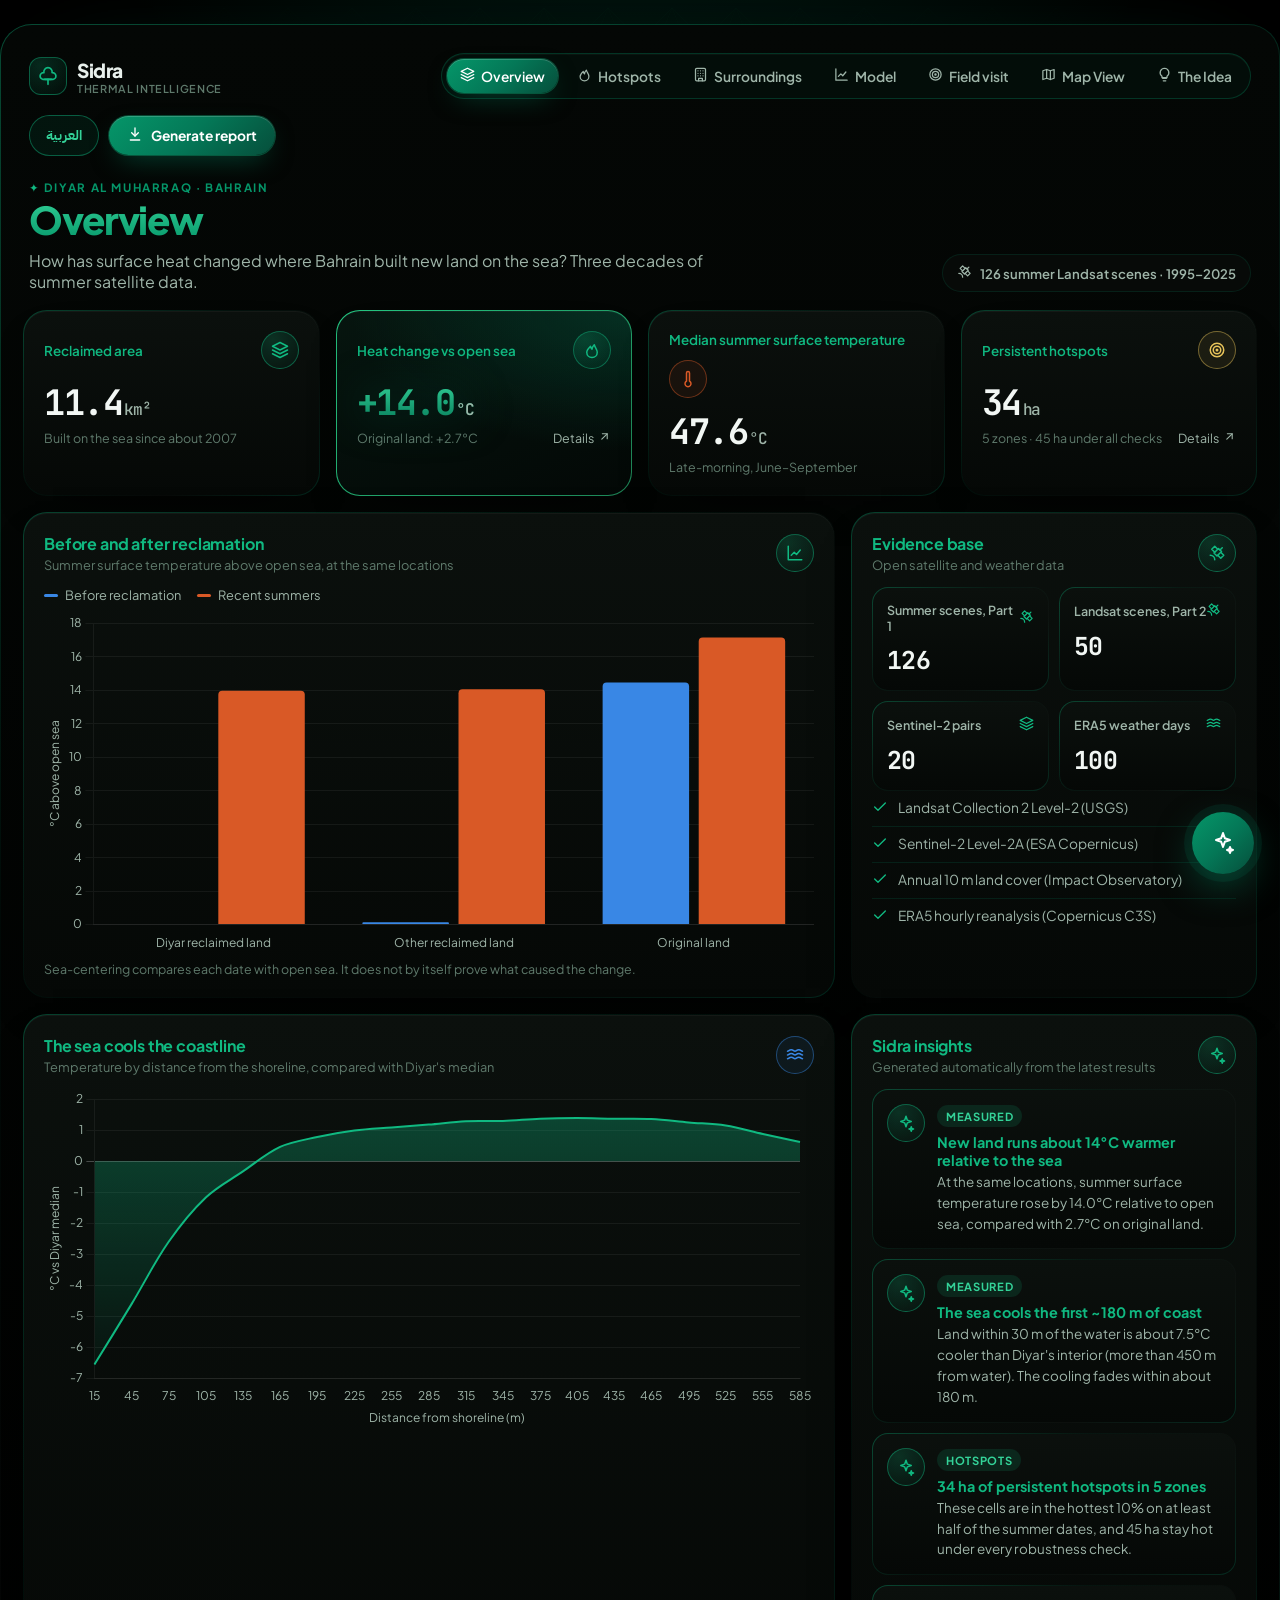
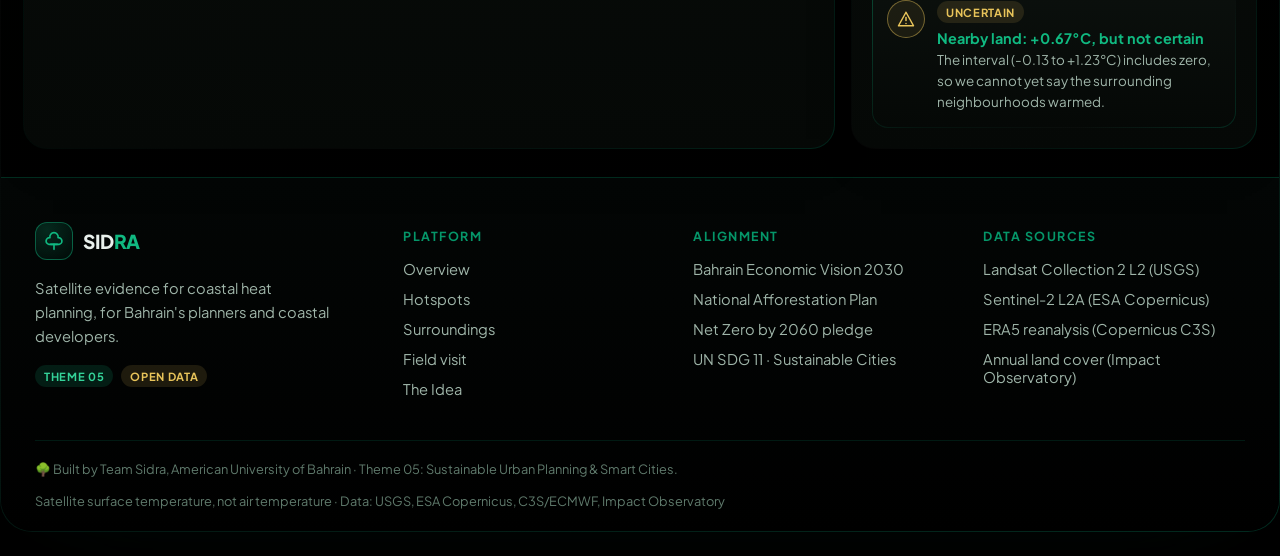
==== index.html @ 2f84e02f "Add Sidra web app" ====
<!DOCTYPE html>

<html lang="en">
<head>
<meta charset="utf-8"/>
<meta content="width=device-width, initial-scale=1" name="viewport"/>
<title>Sidra Dashboard</title>
<meta content="Sidra: satellite evidence for coastal heat planning in Diyar Al Muharraq, Bahrain." name="description"/>
<link href="data:image/svg+xml,&lt;svg xmlns='http://www.w3.org/2000/svg' viewBox='0 0 100 100'&gt;&lt;text y='.9em' font-size='90'&gt;🌳&lt;/text&gt;&lt;/svg&gt;" rel="icon"/>
<link href="https://fonts.googleapis.com" rel="preconnect"/>
<link href="https://fonts.googleapis.com/css2?family=Plus+Jakarta+Sans:wght@400;500;600;700;800&amp;family=JetBrains+Mono:wght@500;700&amp;family=Instrument+Serif:ital@0;1&amp;family=IBM+Plex+Sans+Arabic:wght@400;500;600;700&amp;family=Noto+Kufi+Arabic:wght@600;700;800&amp;display=swap" rel="stylesheet"/>
<link href="assets/vendor/leaflet/leaflet.css" rel="stylesheet"/>
<link href="assets/css/style.css" rel="stylesheet"/>
</head>
<body>
<div class="app" id="app">
<header class="topbar">
<a class="brand" href="index.html">
<span class="brand-mark" data-icon="tree" data-size="20"></span>
<span data-i18n="">Sidra<small>Thermal intelligence</small></span>
</a>
<nav class="nav" id="nav">
<button class="active" data-view="overview"><span data-icon="layers" data-size="15"></span><span data-i18n="">Overview</span></button>
<button data-view="hotspots"><span data-icon="flame" data-size="15"></span><span data-i18n="">Hotspots</span></button>
<button data-view="surroundings"><span data-icon="building" data-size="15"></span><span data-i18n="">Surroundings</span></button>
<button data-view="model"><span data-icon="chart" data-size="15"></span><span data-i18n="">Model</span></button>
<button data-view="fieldvisit"><span data-icon="target" data-size="15"></span><span data-i18n="">Field visit</span></button>
<button data-view="mapview"><span data-icon="map" data-size="15"></span><span data-i18n="">Map View</span></button>
<a href="idea.html"><span data-icon="bulb" data-size="15"></span><span data-i18n="">The Idea</span></a>
</nav>
<div class="top-actions">
<button aria-label="Switch language" class="lang-btn" id="lang-btn" type="button"><span data-i18n="">العربية</span></button>
<button class="btn-neon" id="report-btn"><span data-icon="download" data-size="16"></span><span data-i18n="">Generate report</span></button>
</div>
</header>
<main id="main">
<!-- ===================== Overview ===================== -->
<section class="view active" id="view-overview">
<div class="page-head">
<div>
<div class="eyebrow" data-i18n="">Diyar Al Muharraq · Bahrain</div>
<h1 data-i18n="">Overview</h1>
<p data-i18n="">How has surface heat changed where Bahrain built new land on the sea? Three decades of summer satellite data.</p>
</div>
<span class="chip"><span data-icon="satellite" data-size="15"></span><span id="scene-chip"><span data-i18n="">--</span></span></span>
</div>
<div class="grid g-4">
<div class="card kpi">
<div class="card-head" style="margin:0"><span class="label" data-i18n="">Reclaimed area</span><span class="icon-ring" data-icon="layers"></span></div>
<div class="value"><span id="k-area"><span data-i18n="">--</span></span><small data-i18n="">km²</small></div>
<div class="foot"><span id="k-area-note"><span data-i18n="">--</span></span></div>
</div>
<div class="card kpi hero-kpi">
<div class="card-head" style="margin:0"><span class="label" data-i18n="">Heat change vs open sea</span><span class="icon-ring" data-icon="flame"></span></div>
<div class="value"><span id="k-change"><span data-i18n="">--</span></span><small data-i18n="">°C</small></div>
<div class="foot"><span id="k-change-note"><span data-i18n="">--</span></span><a data-goto="hotspots" href="#"><span data-i18n="">Details</span> <span data-icon="arrow" data-size="13"></span></a></div>
</div>
<div class="card kpi">
<div class="card-head" style="margin:0"><span class="label" data-i18n="">Median summer surface temperature</span><span class="icon-ring land" data-icon="thermo"></span></div>
<div class="value"><span id="k-lst"><span data-i18n="">--</span></span><small data-i18n="">°C</small></div>
<div class="foot"><span data-i18n="">Late-morning, June–September</span></div>
</div>
<div class="card kpi">
<div class="card-head" style="margin:0"><span class="label" data-i18n="">Persistent hotspots</span><span class="icon-ring warn" data-icon="target"></span></div>
<div class="value"><span id="k-hot"><span data-i18n="">--</span></span><small data-i18n="">ha</small></div>
<div class="foot"><span id="k-hot-note"><span data-i18n="">--</span></span><a data-goto="fieldvisit" href="#"><span data-i18n="">Details</span> <span data-icon="arrow" data-size="13"></span></a></div>
</div>
</div>
<div class="grid g-main mt">
<div class="card">
<div class="card-head">
<div>
<div class="card-title" data-i18n="">Before and after reclamation</div>
<div class="card-sub" data-i18n="">Summer surface temperature above open sea, at the same locations</div>
</div>
<span class="icon-ring" data-icon="chart"></span>
</div>
<div class="legend" id="ba-legend" style="margin-bottom:10px"></div>
<div class="chart-box"><canvas aria-label="Before and after temperature chart" id="ba-chart"></canvas></div>
<div class="tiny" data-i18n="" style="margin-top:8px">Sea-centering compares each date with open sea. It does not by itself prove what caused the change.</div>
</div>
<div class="card">
<div class="card-head">
<div><div class="card-title" data-i18n="">Evidence base</div><div class="card-sub" data-i18n="">Open satellite and weather data</div></div>
<span class="icon-ring" data-icon="satellite"></span>
</div>
<div class="tiles" id="evidence-tiles"></div>
<ul class="checklist mt" id="source-list"></ul>
</div>
</div>
<div class="grid g-main mt">
<div class="card">
<div class="card-head">
<div>
<div class="card-title" data-i18n="">The sea cools the coastline</div>
<div class="card-sub" data-i18n="">Temperature by distance from the shoreline, compared with Diyar's median</div>
</div>
<span class="icon-ring sea" data-icon="waves"></span>
</div>
<div class="chart-box"><canvas aria-label="Coastal cooling profile" id="coast-chart"></canvas></div>
</div>
<div class="card">
<div class="card-head">
<div><div class="card-title" data-i18n="">Sidra insights</div><div class="card-sub" data-i18n="">Generated automatically from the latest results</div></div>
<span class="icon-ring" data-icon="sparkle"></span>
</div>
<div id="insights"></div>
</div>
</div>
</section>
<!-- ===================== Hotspots ===================== -->
<section class="view" id="view-hotspots">
<div class="page-head">
<div>
<div class="eyebrow" data-i18n="">Part 1 · Reclaimed land</div>
<h1 data-i18n="">Hotspots</h1>
<p data-i18n="">Where inside Diyar is it repeatedly hotter than the rest of the development?</p>
</div>
<span class="chip"><span data-icon="target" data-size="15"></span><span data-i18n="">Getis–Ord Gi* · 90 m cells</span></span>
</div>
<div class="grid g-4">
<div class="card kpi"><div class="label" data-i18n="">Persistent hotspot area</div><div class="value"><span id="h-persist"><span data-i18n="">--</span></span><small data-i18n="">ha</small></div><div class="foot"><span data-i18n="">Hottest 10% on at least half the dates</span></div></div>
<div class="card kpi"><div class="label" data-i18n="">Stable under all checks</div><div class="value"><span id="h-stable"><span data-i18n="">--</span></span><small data-i18n="">ha</small></div><div class="foot"><span data-i18n="">Neighbourhood and period checks</span></div></div>
<div class="card kpi"><div class="label" data-i18n="">Hotspot zones</div><div class="value"><span id="h-zones"><span data-i18n="">--</span></span></div><div class="foot"><span id="h-cells"><span data-i18n="">--</span></span></div></div>
<div class="card kpi"><div class="label" data-i18n="">Shoreline land, 0–30 m from water</div><div class="value"><span id="h-coast"><span data-i18n="">--</span></span><small data-i18n="">°C</small></div><div class="foot"><span id="h-buffer"><span data-i18n="">--</span></span></div></div>
</div>
<div class="grid g-main mt">
<div class="card">
<div class="card-head"><div><div class="card-title" data-i18n="">Area by hotspot class</div><div class="card-sub" data-i18n="">Hectares of 90 m cells inside Diyar</div></div><span class="icon-ring" data-icon="flame"></span></div>
<div class="chart-box sm"><canvas aria-label="Area by hotspot class" id="class-chart"></canvas></div>
<div class="table-wrap mt"><table class="data-table" id="class-table"></table></div>
</div>
<div class="card">
<div class="card-head"><div><div class="card-title" data-i18n="">How robust are the hotspots?</div><div class="card-sub" data-i18n="">Overlap of hotspots when the method changes</div></div><span class="icon-ring warn" data-icon="alert"></span></div>
<div id="robust-bars"></div>
<div class="tiny" data-i18n="">Jaccard overlap: 1 = identical hotspots, 0 = no overlap.</div>
</div>
</div>
<div class="grid g-2 mt gallery">
<div class="card"><div class="card-head"><div><div class="card-title" data-i18n="">Hotspots and persistence</div></div></div><img alt="Reclaimed-land hotspots and persistence" src="results/reclaimed_land_hotspots.png"/></div>
<div class="card"><div class="card-head"><div><div class="card-title" data-i18n="">Before vs after reclamation</div></div></div><img alt="Surface temperature before and after reclamation" src="results/reclaimed_land_before_after.png"/></div>
</div>
<div class="card mt gallery"><div class="card-head"><div><div class="card-title" data-i18n="">Reclamation history from satellite water index</div></div></div><img alt="Reclamation history" src="results/reclamation_history.png"/></div>
</section>
<!-- ===================== Surroundings ===================== -->
<section class="view" id="view-surroundings">
<div class="page-head">
<div>
<div class="eyebrow" data-i18n="">Part 2 · Existing land nearby</div>
<h1 data-i18n="">Surroundings</h1>
<p data-i18n="">Did older neighbourhoods next to the new land get warmer compared with similar land further away?</p>
</div>
<span class="chip"><span data-icon="building" data-size="15"></span><span data-i18n="">120 m cells · quality-masked</span></span>
</div>
<div class="grid g-3">
<div class="card kpi hero-kpi"><div class="label" data-i18n="">Nearby-minus-control gap change</div><div class="value"><span id="s-gap"><span data-i18n="">--</span></span><small data-i18n="">°C</small></div><div class="foot"><span id="s-gap-ci"><span data-i18n="">--</span></span></div></div>
<div class="card kpi"><div class="label" data-i18n="">Cells compared</div><div class="value"><span id="s-cells"><span data-i18n="">--</span></span></div><div class="foot"><span id="s-cells-note"><span data-i18n="">--</span></span></div></div>
<div class="card kpi"><div class="label" data-i18n="">Usable summer dates</div><div class="value"><span id="s-dates"><span data-i18n="">--</span></span></div><div class="foot"><span id="s-dates-note"><span data-i18n="">--</span></span></div></div>
</div>
<div class="grid g-main mt">
<div class="card">
<div class="card-head"><div><div class="card-title" data-i18n="">Gap by summer month</div><div class="card-sub" data-i18n="">Nearby land minus control land, before vs recent period</div></div><span class="icon-ring" data-icon="chart"></span></div>
<div class="legend" id="month-legend" style="margin-bottom:10px"></div>
<div class="chart-box"><canvas aria-label="Monthly gap chart" id="month-chart"></canvas></div>
</div>
<div class="card">
<div class="card-head"><div><div class="card-title" data-i18n="">Uncertainty</div><div class="card-sub" data-i18n="">Whole-year and spatial-block resampling</div></div><span class="icon-ring warn" data-icon="alert"></span></div>
<div id="ci-rows"></div>
<div class="callout warn mt" id="s-interpret"></div>
</div>
</div>
<div class="card mt gallery"><div class="card-head"><div><div class="card-title" data-i18n="">Nearby existing-land temperature comparison</div></div></div><img alt="Nearby existing-land temperature comparison" src="results/surrounding_land_temperature.png"/></div>
</section>
<!-- ===================== Model ===================== -->
<section class="view" id="view-model">
<div class="page-head">
<div>
<div class="eyebrow" data-i18n="">Under the hood</div>
<h1 data-i18n="">Model</h1>
<p data-i18n="">A gradient-boosting model predicts recent surface temperature on control land, tested on dates and places it never saw.</p>
</div>
</div>
<div class="grid g-3">
<div class="card kpi"><div class="label" data-i18n="">Best spatial-test error (MAE)</div><div class="value"><span id="m-space"><span data-i18n="">--</span></span><small data-i18n="">°C</small></div><div class="foot"><span id="m-space-note"><span data-i18n="">--</span></span></div></div>
<div class="card kpi"><div class="label" data-i18n="">Held-out dates error (MAE)</div><div class="value"><span id="m-date"><span data-i18n="">--</span></span><small data-i18n="">°C</small></div><div class="foot"><span id="m-date-note"><span data-i18n="">--</span></span></div></div>
<div class="card kpi"><div class="label" data-i18n="">Input features</div><div class="value"><span id="m-features"><span data-i18n="">--</span></span></div><div class="foot"><span data-i18n="">Landsat, Sentinel-2 and ERA5 weather</span></div></div>
</div>
<div class="grid g-main mt">
<div class="card">
<div class="card-head"><div><div class="card-title" data-i18n="">Prediction error by validation test</div><div class="card-sub" data-i18n="">Mean absolute error in °C, lower is better</div></div><span class="icon-ring" data-icon="chart"></span></div>
<div class="legend" id="ml-legend" style="margin-bottom:10px"></div>
<div class="chart-box"><canvas aria-label="Model error chart" id="ml-chart"></canvas></div>
</div>
<div class="card">
<div class="card-head"><div><div class="card-title" data-i18n="">How we validate</div><div class="card-sub" data-i18n="">Nearby pixels and dates are related, so we hold out whole groups</div></div><span class="icon-ring" data-icon="layers"></span></div>
<ol class="steps">
<li><b data-i18n="">Space</b><span data-i18n="">Whole spatial blocks are withheld, so the model is tested on areas it never saw.</span></li>
<li><b data-i18n="">Date</b><span data-i18n="">Whole summer dates are withheld, so it is tested on new weather and seasons.</span></li>
<li><b data-i18n="">Space and date</b><span data-i18n="">Both at once: the hardest test.</span></li>
<li><b data-i18n="">Forward year</b><span data-i18n="">All of 2025 is held out to test prediction into the future.</span></li>
</ol>
<div class="callout" data-i18n="">The model is used to screen for cells that are warmer than expected. It does not measure how much cooling an intervention would achieve.</div>
</div>
</div>
<div class="card mt gallery"><div class="card-head"><div><div class="card-title" data-i18n="">Additional satellite features on the same held-out observations</div></div></div><img alt="Additional satellite features compared" src="results/satellite_feature_comparison.png"/></div>
</section>
<!-- ===================== Field visit ===================== -->
<section class="view" id="view-fieldvisit">
<div class="page-head">
<div>
<div class="eyebrow" data-i18n="">From data to action</div>
<h1 data-i18n="">Field visit</h1>
<p data-i18n="">Cells that were repeatedly warmer than the model predicted, shortlisted for an on-the-ground inspection.</p>
</div>
</div>
<div class="grid g-3">
<div class="card kpi hero-kpi"><div class="label" data-i18n="">Priority cells</div><div class="value"><span id="f-cells"><span data-i18n="">--</span></span></div><div class="foot"><span id="f-area"><span data-i18n="">--</span></span></div></div>
<div class="card kpi"><div class="label" data-i18n="">Model and control choices tested</div><div class="value"><span id="f-variants"><span data-i18n="">--</span></span></div><div class="foot"><span data-i18n="">Selection checked across all of them</span></div></div>
<div class="card kpi"><div class="label" data-i18n="">Cells reviewed</div><div class="value"><span id="f-supported"><span data-i18n="">--</span></span></div><div class="foot"><span data-i18n="">Nearby cells with enough clear data</span></div></div>
</div>
<div class="grid g-main mt">
<div class="card gallery"><div class="card-head"><div><div class="card-title" data-i18n="">Inspection candidates</div></div></div><img alt="Inspection candidate cells" src="results/inspection_candidates.png"/></div>
<div class="card">
<div class="card-head"><div><div class="card-title" data-i18n="">What to check on site</div></div><span class="icon-ring" data-icon="target"></span></div>
<ul class="list-clean">
<li data-i18n="">Surface materials: dark paving, roofs, bare sand.</li>
<li data-i18n="">Shade and vegetation: trees, irrigation, shaded walkways.</li>
<li data-i18n="">Air flow: building layout blocking sea breezes.</li>
<li data-i18n="">Local activity: car parks, industry, heat sources.</li>
</ul>
<div class="callout warn mt" data-i18n="">Satellites measure late-morning ground temperature, not air temperature or how hot people feel. Ground measurements are needed before choosing interventions.</div>
</div>
</div>
</section>
<!-- ===================== Map ===================== -->
<section class="view" id="view-mapview">
<div class="page-head">
<div>
<div class="eyebrow" data-i18n="">Study area</div>
<h1 data-i18n="">Map view</h1>
<p data-i18n="">Where we measured, and what the satellites see.</p>
</div>
</div>
<div class="grid g-main">
<div class="card"><div id="map"></div></div>
<div class="card">
<div class="card-head"><div><div class="card-title" data-i18n="">Study settings</div><div class="card-sub" data-i18n="">From the notebooks' saved settings</div></div><span class="icon-ring" data-icon="satellite"></span></div>
<div id="scene-kv"></div>
</div>
</div>
<div class="card mt gallery"><div class="card-head"><div><div class="card-title" data-i18n="">Example input: Landsat 8, 26 September 2025</div><div class="card-sub" data-i18n="">Natural colour and surface temperature after quality screening</div></div></div><img alt="Landsat sample preview" src="results/sample_preview.png"/></div>
</section>
</main>
<footer class="footer-big" id="site-footer"></footer>
</div>
<div class="tooltip" id="tooltip"></div>
<script src="assets/vendor/chart.umd.js"></script>
<script src="assets/vendor/leaflet/leaflet.js"></script>
<script src="assets/js/i18n.js"></script>
<script src="assets/js/common.js"></script>
<script src="assets/js/assistant.js"></script>
<script src="assets/js/dashboard.js"></script>
</body>
</html>
---- assets/vendor/leaflet/leaflet.css ----
/* required styles */

.leaflet-pane,
.leaflet-tile,
.leaflet-marker-icon,
.leaflet-marker-shadow,
.leaflet-tile-container,
.leaflet-pane > svg,
.leaflet-pane > canvas,
.leaflet-zoom-box,
.leaflet-image-layer,
.leaflet-layer {
	position: absolute;
	left: 0;
	top: 0;
	}
.leaflet-container {
	overflow: hidden;
	}
.leaflet-tile,
.leaflet-marker-icon,
.leaflet-marker-shadow {
	-webkit-user-select: none;
	   -moz-user-select: none;
	        user-select: none;
	  -webkit-user-drag: none;
	}
/* Prevents IE11 from highlighting tiles in blue */
.leaflet-tile::selection {
	background: transparent;
}
/* Safari renders non-retina tile on retina better with this, but Chrome is worse */
.leaflet-safari .leaflet-tile {
	image-rendering: -webkit-optimize-contrast;
	}
/* hack that prevents hw layers "stretching" when loading new tiles */
.leaflet-safari .leaflet-tile-container {
	width: 1600px;
	height: 1600px;
	-webkit-transform-origin: 0 0;
	}
.leaflet-marker-icon,
.leaflet-marker-shadow {
	display: block;
	}
/* .leaflet-container svg: reset svg max-width decleration shipped in Joomla! (joomla.org) 3.x */
/* .leaflet-container img: map is broken in FF if you have max-width: 100% on tiles */
.leaflet-container .leaflet-overlay-pane svg {
	max-width: none !important;
	max-height: none !important;
	}
.leaflet-container .leaflet-marker-pane img,
.leaflet-container .leaflet-shadow-pane img,
.leaflet-container .leaflet-tile-pane img,
.leaflet-container img.leaflet-image-layer,
.leaflet-container .leaflet-tile {
	max-width: none !important;
	max-height: none !important;
	width: auto;
	padding: 0;
	}

.leaflet-container img.leaflet-tile {
	/* See: https://bugs.chromium.org/p/chromium/issues/detail?id=600120 */
	mix-blend-mode: plus-lighter;
}

.leaflet-container.leaflet-touch-zoom {
	-ms-touch-action: pan-x pan-y;
	touch-action: pan-x pan-y;
	}
.leaflet-container.leaflet-touch-drag {
	-ms-touch-action: pinch-zoom;
	/* Fallback for FF which doesn't support pinch-zoom */
	touch-action: none;
	touch-action: pinch-zoom;
}
.leaflet-container.leaflet-touch-drag.leaflet-touch-zoom {
	-ms-touch-action: none;
	touch-action: none;
}
.leaflet-container {
	-webkit-tap-highlight-color: transparent;
}
.leaflet-container a {
	-webkit-tap-highlight-color: rgba(51, 181, 229, 0.4);
}
.leaflet-tile {
	filter: inherit;
	visibility: hidden;
	}
.leaflet-tile-loaded {
	visibility: inherit;
	}
.leaflet-zoom-box {
	width: 0;
	height: 0;
	-moz-box-sizing: border-box;
	     box-sizing: border-box;
	z-index: 800;
	}
/* workaround for https://bugzilla.mozilla.org/show_bug.cgi?id=888319 */
.leaflet-overlay-pane svg {
	-moz-user-select: none;
	}

.leaflet-pane         { z-index: 400; }

.leaflet-tile-pane    { z-index: 200; }
.leaflet-overlay-pane { z-index: 400; }
.leaflet-shadow-pane  { z-index: 500; }
.leaflet-marker-pane  { z-index: 600; }
.leaflet-tooltip-pane   { z-index: 650; }
.leaflet-popup-pane   { z-index: 700; }

.leaflet-map-pane canvas { z-index: 100; }
.leaflet-map-pane svg    { z-index: 200; }

.leaflet-vml-shape {
	width: 1px;
	height: 1px;
	}
.lvml {
	behavior: url(#default#VML);
	display: inline-block;
	position: absolute;
	}


/* control positioning */

.leaflet-control {
	position: relative;
	z-index: 800;
	pointer-events: visiblePainted; /* IE 9-10 doesn't have auto */
	pointer-events: auto;
	}
.leaflet-top,
.leaflet-bottom {
	position: absolute;
	z-index: 1000;
	pointer-events: none;
	}
.leaflet-top {
	top: 0;
	}
.leaflet-right {
	right: 0;
	}
.leaflet-bottom {
	bottom: 0;
	}
.leaflet-left {
	left: 0;
	}
.leaflet-control {
	float: left;
	clear: both;
	}
.leaflet-right .leaflet-control {
	float: right;
	}
.leaflet-top .leaflet-control {
	margin-top: 10px;
	}
.leaflet-bottom .leaflet-control {
	margin-bottom: 10px;
	}
.leaflet-left .leaflet-control {
	margin-left: 10px;
	}
.leaflet-right .leaflet-control {
	margin-right: 10px;
	}


/* zoom and fade animations */

.leaflet-fade-anim .leaflet-popup {
	opacity: 0;
	-webkit-transition: opacity 0.2s linear;
	   -moz-transition: opacity 0.2s linear;
	        transition: opacity 0.2s linear;
	}
.leaflet-fade-anim .leaflet-map-pane .leaflet-popup {
	opacity: 1;
	}
.leaflet-zoom-animated {
	-webkit-transform-origin: 0 0;
	    -ms-transform-origin: 0 0;
	        transform-origin: 0 0;
	}
svg.leaflet-zoom-animated {
	will-change: transform;
}

.leaflet-zoom-anim .leaflet-zoom-animated {
	-webkit-transition: -webkit-transform 0.25s cubic-bezier(0,0,0.25,1);
	   -moz-transition:    -moz-transform 0.25s cubic-bezier(0,0,0.25,1);
	        transition:         transform 0.25s cubic-bezier(0,0,0.25,1);
	}
.leaflet-zoom-anim .leaflet-tile,
.leaflet-pan-anim .leaflet-tile {
	-webkit-transition: none;
	   -moz-transition: none;
	        transition: none;
	}

.leaflet-zoom-anim .leaflet-zoom-hide {
	visibility: hidden;
	}


/* cursors */

.leaflet-interactive {
	cursor: pointer;
	}
.leaflet-grab {
	cursor: -webkit-grab;
	cursor:    -moz-grab;
	cursor:         grab;
	}
.leaflet-crosshair,
.leaflet-crosshair .leaflet-interactive {
	cursor: crosshair;
	}
.leaflet-popup-pane,
.leaflet-control {
	cursor: auto;
	}
.leaflet-dragging .leaflet-grab,
.leaflet-dragging .leaflet-grab .leaflet-interactive,
.leaflet-dragging .leaflet-marker-draggable {
	cursor: move;
	cursor: -webkit-grabbing;
	cursor:    -moz-grabbing;
	cursor:         grabbing;
	}

/* marker & overlays interactivity */
.leaflet-marker-icon,
.leaflet-marker-shadow,
.leaflet-image-layer,
.leaflet-pane > svg path,
.leaflet-tile-container {
	pointer-events: none;
	}

.leaflet-marker-icon.leaflet-interactive,
.leaflet-image-layer.leaflet-interactive,
.leaflet-pane > svg path.leaflet-interactive,
svg.leaflet-image-layer.leaflet-interactive path {
	pointer-events: visiblePainted; /* IE 9-10 doesn't have auto */
	pointer-events: auto;
	}

/* visual tweaks */

.leaflet-container {
	background: #ddd;
	outline-offset: 1px;
	}
.leaflet-container a {
	color: #0078A8;
	}
.leaflet-zoom-box {
	border: 2px dotted #38f;
	background: rgba(255,255,255,0.5);
	}


/* general typography */
.leaflet-container {
	font-family: "Helvetica Neue", Arial, Helvetica, sans-serif;
	font-size: 12px;
	font-size: 0.75rem;
	line-height: 1.5;
	}


/* general toolbar styles */

.leaflet-bar {
	box-shadow: 0 1px 5px rgba(0,0,0,0.65);
	border-radius: 4px;
	}
.leaflet-bar a {
	background-color: #fff;
	border-bottom: 1px solid #ccc;
	width: 26px;
	height: 26px;
	line-height: 26px;
	display: block;
	text-align: center;
	text-decoration: none;
	color: black;
	}
.leaflet-bar a,
.leaflet-control-layers-toggle {
	background-position: 50% 50%;
	background-repeat: no-repeat;
	display: block;
	}
.leaflet-bar a:hover,
.leaflet-bar a:focus {
	background-color: #f4f4f4;
	}
.leaflet-bar a:first-child {
	border-top-left-radius: 4px;
	border-top-right-radius: 4px;
	}
.leaflet-bar a:last-child {
	border-bottom-left-radius: 4px;
	border-bottom-right-radius: 4px;
	border-bottom: none;
	}
.leaflet-bar a.leaflet-disabled {
	cursor: default;
	background-color: #f4f4f4;
	color: #bbb;
	}

.leaflet-touch .leaflet-bar a {
	width: 30px;
	height: 30px;
	line-height: 30px;
	}
.leaflet-touch .leaflet-bar a:first-child {
	border-top-left-radius: 2px;
	border-top-right-radius: 2px;
	}
.leaflet-touch .leaflet-bar a:last-child {
	border-bottom-left-radius: 2px;
	border-bottom-right-radius: 2px;
	}

/* zoom control */

.leaflet-control-zoom-in,
.leaflet-control-zoom-out {
	font: bold 18px 'Lucida Console', Monaco, monospace;
	text-indent: 1px;
	}

.leaflet-touch .leaflet-control-zoom-in, .leaflet-touch .leaflet-control-zoom-out  {
	font-size: 22px;
	}


/* layers control */

.leaflet-control-layers {
	box-shadow: 0 1px 5px rgba(0,0,0,0.4);
	background: #fff;
	border-radius: 5px;
	}
.leaflet-control-layers-toggle {
	background-image: url(images/layers.png);
	width: 36px;
	height: 36px;
	}
.leaflet-retina .leaflet-control-layers-toggle {
	background-image: url(images/layers-2x.png);
	background-size: 26px 26px;
	}
.leaflet-touch .leaflet-control-layers-toggle {
	width: 44px;
	height: 44px;
	}
.leaflet-control-layers .leaflet-control-layers-list,
.leaflet-control-layers-expanded .leaflet-control-layers-toggle {
	display: none;
	}
.leaflet-control-layers-expanded .leaflet-control-layers-list {
	display: block;
	position: relative;
	}
.leaflet-control-layers-expanded {
	padding: 6px 10px 6px 6px;
	color: #333;
	background: #fff;
	}
.leaflet-control-layers-scrollbar {
	overflow-y: scroll;
	overflow-x: hidden;
	padding-right: 5px;
	}
.leaflet-control-layers-selector {
	margin-top: 2px;
	position: relative;
	top: 1px;
	}
.leaflet-control-layers label {
	display: block;
	font-size: 13px;
	font-size: 1.08333em;
	}
.leaflet-control-layers-separator {
	height: 0;
	border-top: 1px solid #ddd;
	margin: 5px -10px 5px -6px;
	}

/* Default icon URLs */
.leaflet-default-icon-path { /* used only in path-guessing heuristic, see L.Icon.Default */
	background-image: url(images/marker-icon.png);
	}


/* attribution and scale controls */

.leaflet-container .leaflet-control-attribution {
	background: #fff;
	background: rgba(255, 255, 255, 0.8);
	margin: 0;
	}
.leaflet-control-attribution,
.leaflet-control-scale-line {
	padding: 0 5px;
	color: #333;
	line-height: 1.4;
	}
.leaflet-control-attribution a {
	text-decoration: none;
	}
.leaflet-control-attribution a:hover,
.leaflet-control-attribution a:focus {
	text-decoration: underline;
	}
.leaflet-attribution-flag {
	display: inline !important;
	vertical-align: baseline !important;
	width: 1em;
	height: 0.6669em;
	}
.leaflet-left .leaflet-control-scale {
	margin-left: 5px;
	}
.leaflet-bottom .leaflet-control-scale {
	margin-bottom: 5px;
	}
.leaflet-control-scale-line {
	border: 2px solid #777;
	border-top: none;
	line-height: 1.1;
	padding: 2px 5px 1px;
	white-space: nowrap;
	-moz-box-sizing: border-box;
	     box-sizing: border-box;
	background: rgba(255, 255, 255, 0.8);
	text-shadow: 1px 1px #fff;
	}
.leaflet-control-scale-line:not(:first-child) {
	border-top: 2px solid #777;
	border-bottom: none;
	margin-top: -2px;
	}
.leaflet-control-scale-line:not(:first-child):not(:last-child) {
	border-bottom: 2px solid #777;
	}

.leaflet-touch .leaflet-control-attribution,
.leaflet-touch .leaflet-control-layers,
.leaflet-touch .leaflet-bar {
	box-shadow: none;
	}
.leaflet-touch .leaflet-control-layers,
.leaflet-touch .leaflet-bar {
	border: 2px solid rgba(0,0,0,0.2);
	background-clip: padding-box;
	}


/* popup */

.leaflet-popup {
	position: absolute;
	text-align: center;
	margin-bottom: 20px;
	}
.leaflet-popup-content-wrapper {
	padding: 1px;
	text-align: left;
	border-radius: 12px;
	}
.leaflet-popup-content {
	margin: 13px 24px 13px 20px;
	line-height: 1.3;
	font-size: 13px;
	font-size: 1.08333em;
	min-height: 1px;
	}
.leaflet-popup-content p {
	margin: 17px 0;
	margin: 1.3em 0;
	}
.leaflet-popup-tip-container {
	width: 40px;
	height: 20px;
	position: absolute;
	left: 50%;
	margin-top: -1px;
	margin-left: -20px;
	overflow: hidden;
	pointer-events: none;
	}
.leaflet-popup-tip {
	width: 17px;
	height: 17px;
	padding: 1px;

	margin: -10px auto 0;
	pointer-events: auto;

	-webkit-transform: rotate(45deg);
	   -moz-transform: rotate(45deg);
	    -ms-transform: rotate(45deg);
	        transform: rotate(45deg);
	}
.leaflet-popup-content-wrapper,
.leaflet-popup-tip {
	background: white;
	color: #333;
	box-shadow: 0 3px 14px rgba(0,0,0,0.4);
	}
.leaflet-container a.leaflet-popup-close-button {
	position: absolute;
	top: 0;
	right: 0;
	border: none;
	text-align: center;
	width: 24px;
	height: 24px;
	font: 16px/24px Tahoma, Verdana, sans-serif;
	color: #757575;
	text-decoration: none;
	background: transparent;
	}
.leaflet-container a.leaflet-popup-close-button:hover,
.leaflet-container a.leaflet-popup-close-button:focus {
	color: #585858;
	}
.leaflet-popup-scrolled {
	overflow: auto;
	}

.leaflet-oldie .leaflet-popup-content-wrapper {
	-ms-zoom: 1;
	}
.leaflet-oldie .leaflet-popup-tip {
	width: 24px;
	margin: 0 auto;

	-ms-filter: "progid:DXImageTransform.Microsoft.Matrix(M11=0.70710678, M12=0.70710678, M21=-0.70710678, M22=0.70710678)";
	filter: progid:DXImageTransform.Microsoft.Matrix(M11=0.70710678, M12=0.70710678, M21=-0.70710678, M22=0.70710678);
	}

.leaflet-oldie .leaflet-control-zoom,
.leaflet-oldie .leaflet-control-layers,
.leaflet-oldie .leaflet-popup-content-wrapper,
.leaflet-oldie .leaflet-popup-tip {
	border: 1px solid #999;
	}


/* div icon */

.leaflet-div-icon {
	background: #fff;
	border: 1px solid #666;
	}


/* Tooltip */
/* Base styles for the element that has a tooltip */
.leaflet-tooltip {
	position: absolute;
	padding: 6px;
	background-color: #fff;
	border: 1px solid #fff;
	border-radius: 3px;
	color: #222;
	white-space: nowrap;
	-webkit-user-select: none;
	-moz-user-select: none;
	-ms-user-select: none;
	user-select: none;
	pointer-events: none;
	box-shadow: 0 1px 3px rgba(0,0,0,0.4);
	}
.leaflet-tooltip.leaflet-interactive {
	cursor: pointer;
	pointer-events: auto;
	}
.leaflet-tooltip-top:before,
.leaflet-tooltip-bottom:before,
.leaflet-tooltip-left:before,
.leaflet-tooltip-right:before {
	position: absolute;
	pointer-events: none;
	border: 6px solid transparent;
	background: transparent;
	content: "";
	}

/* Directions */

.leaflet-tooltip-bottom {
	margin-top: 6px;
}
.leaflet-tooltip-top {
	margin-top: -6px;
}
.leaflet-tooltip-bottom:before,
.leaflet-tooltip-top:before {
	left: 50%;
	margin-left: -6px;
	}
.leaflet-tooltip-top:before {
	bottom: 0;
	margin-bottom: -12px;
	border-top-color: #fff;
	}
.leaflet-tooltip-bottom:before {
	top: 0;
	margin-top: -12px;
	margin-left: -6px;
	border-bottom-color: #fff;
	}
.leaflet-tooltip-left {
	margin-left: -6px;
}
.leaflet-tooltip-right {
	margin-left: 6px;
}
.leaflet-tooltip-left:before,
.leaflet-tooltip-right:before {
	top: 50%;
	margin-top: -6px;
	}
.leaflet-tooltip-left:before {
	right: 0;
	margin-right: -12px;
	border-left-color: #fff;
	}
.leaflet-tooltip-right:before {
	left: 0;
	margin-left: -12px;
	border-right-color: #fff;
	}

/* Printing */

@media print {
	/* Prevent printers from removing background-images of controls. */
	.leaflet-control {
		-webkit-print-color-adjust: exact;
		print-color-adjust: exact;
		}
	}
---- assets/css/style.css ----
/* Sidra - dark emerald dashboard theme */
:root {
  --bg: #020B08;
  --bg-2: #061510;
  --card: #071812;
  --card-2: #0B231B;
  --line: rgba(214, 178, 94, 0.10);
  --line-2: rgba(214, 178, 94, 0.20);
  --neon: #34D399;
  --neon-2: #059669;
  --mint: #6EE7B7;
  --neon-glow: rgba(16, 185, 129, 0.42);
  --gold: #D6B25E;
  --gold-2: #F4E2A8;
  --gold-3: #A8802F;
  --gold-glow: rgba(214, 178, 94, 0.35);
  --ink: #F5F1E6;
  --ink-2: #B7C6BC;
  --ink-3: #7D9389;
  --land: #D95926;
  --sea: #3987E5;
  --design-a: #199E70;
  --design-b: #9085E9;
  --warn: #D6B25E;
  --radius: 24px;
  --font: "Plus Jakarta Sans", system-ui, sans-serif;
  --display: "Instrument Serif", Georgia, serif;
  --mono: "JetBrains Mono", ui-monospace, monospace;
  --grad-emerald: linear-gradient(135deg, #6EE7B7 0%, #10B981 45%, #047857 100%);
  --grad-gold: linear-gradient(135deg, #F7E7B4 0%, #D6B25E 45%, #A8802F 100%);
  --grad-border: linear-gradient(140deg, rgba(244, 226, 168, 0.45), rgba(52, 211, 153, 0.14) 35%, rgba(255, 255, 255, 0.03) 65%, rgba(52, 211, 153, 0.28));
  --star: url("data:image/svg+xml,%3Csvg xmlns='http://www.w3.org/2000/svg' width='64' height='64' viewBox='0 0 64 64'%3E%3Cg fill='none' stroke='%23D6B25E' stroke-width='0.8' stroke-opacity='0.55'%3E%3Cpath d='M32 8l7 17 17 7-17 7-7 17-7-17-17-7 17-7z'/%3E%3Cpath d='M15 15h34v34H15z' transform='rotate(45 32 32)'/%3E%3Ccircle cx='32' cy='32' r='5'/%3E%3C/g%3E%3C/svg%3E");
}

* { box-sizing: border-box; }
html { scroll-behavior: smooth; }
body {
  margin: 0;
  font-family: var(--font);
  color: var(--ink);
  background:
    radial-gradient(900px 600px at -10% -10%, rgba(34, 197, 94, 0.22), transparent 60%),
    radial-gradient(700px 500px at 110% 10%, rgba(34, 197, 94, 0.10), transparent 60%),
    radial-gradient(800px 600px at 50% 120%, rgba(34, 197, 94, 0.08), transparent 60%),
    var(--bg);
  background-attachment: fixed;
  min-height: 100vh;
  -webkit-font-smoothing: antialiased;
}
a { color: inherit; text-decoration: none; }
button { font-family: inherit; cursor: pointer; }
.mono { font-family: var(--mono); }
.muted { color: var(--ink-2); }
.tiny { font-size: 0.78rem; color: var(--ink-3); }

/* ---------- App frame ---------- */
.app {
  max-width: 1320px;
  margin: 24px auto;
  padding: 22px;
  border-radius: 32px;
  background: rgba(8, 14, 11, 0.72);
  border: 1px solid var(--line-2);
  box-shadow: 0 40px 120px -40px rgba(0, 0, 0, 0.9), 0 0 0 1px rgba(74, 222, 128, 0.04) inset;
  backdrop-filter: blur(14px);
}

/* ---------- Top bar ---------- */
.topbar {
  display: flex; align-items: center; justify-content: space-between; gap: 16px;
  padding: 6px 6px 18px 6px; flex-wrap: wrap;
}
.brand { display: flex; align-items: center; gap: 10px; font-weight: 800; font-size: 1.2rem; letter-spacing: -0.02em; }
.brand-mark {
  width: 38px; height: 38px; border-radius: 12px; display: grid; place-items: center;
  background: linear-gradient(135deg, rgba(74,222,128,0.25), rgba(74,222,128,0.05));
  border: 1px solid rgba(74, 222, 128, 0.35); color: var(--neon);
}
.brand small { display: block; font-size: 0.68rem; color: var(--ink-3); font-weight: 600; letter-spacing: 0.06em; text-transform: uppercase; }

.nav { display: flex; gap: 6px; padding: 5px; border-radius: 999px; background: var(--card); border: 1px solid var(--line); flex-wrap: wrap; }
.nav a, .nav button {
  border: 0; background: transparent; color: var(--ink-2); font-weight: 600; font-size: 0.86rem;
  padding: 8px 13px; border-radius: 999px; transition: all .18s ease; display: inline-flex; align-items: center; gap: 6px; white-space: nowrap;
}
.nav a:hover, .nav button:hover { color: var(--ink); background: rgba(255,255,255,0.04); }
.nav .active { color: #04120A; background: var(--neon); box-shadow: 0 6px 22px -6px var(--neon-glow); }

.top-actions { display: flex; align-items: center; gap: 10px; }
.chip {
  display: inline-flex; align-items: center; gap: 8px; padding: 9px 14px; border-radius: 999px;
  background: var(--card); border: 1px solid var(--line); color: var(--ink-2); font-size: 0.82rem; font-weight: 600;
}
.dot-live { width: 8px; height: 8px; border-radius: 50%; background: var(--warn); box-shadow: 0 0 0 0 rgba(232,196,90,.6); animation: pulse 2s infinite; }
@keyframes pulse { 50% { box-shadow: 0 0 0 7px rgba(232,196,90,0); } }
.btn-neon {
  display: inline-flex; align-items: center; gap: 8px; border: 0; padding: 10px 18px; border-radius: 999px;
  background: var(--neon); color: #04120A; font-weight: 700; font-size: 0.86rem;
  box-shadow: 0 0 0 1px rgba(74,222,128,0.4), 0 10px 30px -8px var(--neon-glow); transition: transform .15s ease;
}
.btn-neon:hover { transform: translateY(-1px); }
.btn-ghost {
  display: inline-flex; align-items: center; gap: 8px; padding: 10px 18px; border-radius: 999px;
  border: 1px solid var(--line-2); background: transparent; color: var(--ink); font-weight: 600; font-size: 0.86rem;
}
.btn-ghost:hover { border-color: var(--neon); color: var(--neon); }

/* ---------- Page header ---------- */
.page-head { display: flex; align-items: flex-end; justify-content: space-between; gap: 16px; margin: 6px 6px 18px; flex-wrap: wrap; }
.page-head h1 { margin: 0; font-size: 2.1rem; letter-spacing: -0.035em; font-weight: 800; }
.page-head p { margin: 6px 0 0; color: var(--ink-2); max-width: 680px; }
.eyebrow { font-size: 0.72rem; font-weight: 700; letter-spacing: 0.14em; text-transform: uppercase; color: var(--neon); }

/* ---------- Grid & cards ---------- */
.grid { display: grid; gap: 16px; }
.g-4 { grid-template-columns: repeat(4, minmax(0, 1fr)); }
.g-3 { grid-template-columns: repeat(3, minmax(0, 1fr)); }
.g-2 { grid-template-columns: repeat(2, minmax(0, 1fr)); }
.g-main { grid-template-columns: minmax(0, 2fr) minmax(0, 1fr); }
.span-2 { grid-column: span 2; }
.mt { margin-top: 16px; }

.card {
  position: relative; background: linear-gradient(180deg, var(--card-2), var(--card));
  border: 1px solid var(--line); border-radius: var(--radius); padding: 20px;
  transition: border-color .2s ease, transform .2s ease; overflow: hidden;
  animation: rise .5s ease both;
}
.card:hover { border-color: rgba(74, 222, 128, 0.22); }
@keyframes rise { from { opacity: 0; transform: translateY(10px); } to { opacity: 1; transform: none; } }
.card-head { display: flex; align-items: center; justify-content: space-between; gap: 12px; margin-bottom: 14px; flex-wrap: wrap; }
.card-title { font-weight: 700; font-size: 0.98rem; letter-spacing: -0.01em; }
.card-sub { color: var(--ink-3); font-size: 0.8rem; margin-top: 3px; }

.icon-ring {
  width: 38px; height: 38px; border-radius: 50%; display: grid; place-items: center; flex: none;
  border: 1px solid rgba(74, 222, 128, 0.35); color: var(--neon); background: rgba(74, 222, 128, 0.07);
}
.icon-ring.land { color: var(--land); border-color: rgba(217, 89, 38, 0.45); background: rgba(217, 89, 38, 0.08); }
.icon-ring.sea { color: var(--sea); border-color: rgba(57, 135, 229, 0.45); background: rgba(57, 135, 229, 0.08); }
.icon-ring.warn { color: var(--warn); border-color: rgba(232, 196, 90, 0.45); background: rgba(232, 196, 90, 0.08); }

/* KPI */
.kpi .label { color: var(--ink-2); font-size: 0.84rem; font-weight: 600; }
.kpi .value { font-family: var(--mono); font-size: 2.2rem; font-weight: 700; letter-spacing: -0.04em; margin: 10px 0 4px; }
.kpi .value small { font-size: 1rem; color: var(--ink-2); font-weight: 500; margin-left: 2px; }
.kpi .foot { display: flex; justify-content: space-between; align-items: center; color: var(--ink-3); font-size: 0.78rem; }
.kpi .foot a { color: var(--ink-2); display: inline-flex; gap: 4px; align-items: center; }
.kpi .foot a:hover { color: var(--neon); }
.kpi.hero-kpi { background: radial-gradient(400px 200px at 100% 0%, rgba(74,222,128,0.20), transparent 70%), linear-gradient(180deg, #0F2219, #0B1611); border-color: rgba(74, 222, 128, 0.35); }
.kpi.hero-kpi .value { color: var(--neon); text-shadow: 0 0 28px rgba(74, 222, 128, 0.45); }

/* Segmented pills */
.seg { display: inline-flex; padding: 4px; gap: 4px; border-radius: 999px; background: var(--bg-2); border: 1px solid var(--line); }
.seg button { border: 0; background: transparent; color: var(--ink-2); padding: 6px 12px; border-radius: 999px; font-size: 0.78rem; font-weight: 600; }
.seg button.on { background: rgba(74, 222, 128, 0.15); color: var(--neon); box-shadow: inset 0 0 0 1px rgba(74, 222, 128, 0.35); }

.legend { display: flex; gap: 16px; flex-wrap: wrap; color: var(--ink-2); font-size: 0.8rem; }
.legend span { display: inline-flex; align-items: center; gap: 7px; }
.legend i { width: 14px; height: 3px; border-radius: 2px; display: inline-block; }
.legend i.dash { background: repeating-linear-gradient(90deg, currentColor 0 4px, transparent 4px 7px) !important; height: 2px; }

.chart-box { position: relative; height: 340px; }
.chart-box.sm { height: 230px; }

/* Mini tiles (conditions) */
.tiles { display: grid; grid-template-columns: 1fr 1fr; gap: 10px; }
.tile { background: var(--bg-2); border: 1px solid var(--line); border-radius: 16px; padding: 14px; }
.tile .t-top { display: flex; justify-content: space-between; align-items: center; color: var(--ink-2); font-size: 0.78rem; font-weight: 600; }
.tile .t-val { font-family: var(--mono); font-size: 1.55rem; font-weight: 700; margin-top: 10px; letter-spacing: -0.03em; }
.tile .t-val small { font-size: 0.85rem; color: var(--ink-3); }

/* Insights */
.insight { display: flex; gap: 12px; padding: 14px; border-radius: 16px; background: var(--bg-2); border: 1px solid var(--line); margin-bottom: 10px; }
.insight:last-child { margin-bottom: 0; }
.insight b { display: block; font-size: 0.9rem; margin-bottom: 3px; }
.insight p { margin: 0; color: var(--ink-2); font-size: 0.84rem; line-height: 1.55; }
.badge { display: inline-flex; align-items: center; gap: 6px; font-size: 0.7rem; font-weight: 700; letter-spacing: 0.06em; text-transform: uppercase; padding: 4px 9px; border-radius: 999px; }
.badge.green { color: var(--neon); background: rgba(74, 222, 128, 0.12); }
.badge.gold { color: var(--warn); background: rgba(232, 196, 90, 0.12); }

/* Progress ring + checklist */
.ring { --p: 40; width: 120px; height: 120px; border-radius: 50%; display: grid; place-items: center; margin: 4px auto 14px;
  background: conic-gradient(var(--neon) calc(var(--p) * 1%), rgba(255,255,255,0.06) 0); position: relative; }
.ring::before { content: ""; position: absolute; inset: 10px; border-radius: 50%; background: var(--card); }
.ring span { position: relative; font-family: var(--mono); font-size: 1.6rem; font-weight: 700; }
.checklist { list-style: none; margin: 0; padding: 0; }
.checklist li { display: flex; gap: 10px; align-items: flex-start; padding: 8px 0; border-top: 1px solid var(--line); font-size: 0.86rem; color: var(--ink-2); }
.checklist li:first-child { border-top: 0; }
.checklist .ok { color: var(--neon); }
.checklist .wait { color: var(--warn); }

/* Callouts */
.callout { border-radius: 16px; padding: 14px 16px; font-size: 0.88rem; line-height: 1.55; background: rgba(74, 222, 128, 0.07); border: 1px solid rgba(74, 222, 128, 0.25); color: var(--ink); }
.callout.warn { background: rgba(232, 196, 90, 0.07); border-color: rgba(232, 196, 90, 0.28); }

/* ---------- Simulator ---------- */
.design-head { display: flex; align-items: center; gap: 10px; }
.swatch { width: 12px; height: 12px; border-radius: 4px; }
.presets { display: flex; flex-wrap: wrap; gap: 6px; margin: 14px 0 6px; }
.presets button { border: 1px solid var(--line-2); background: var(--bg-2); color: var(--ink-2); padding: 7px 12px; border-radius: 999px; font-size: 0.78rem; font-weight: 600; }
.presets button:hover { border-color: var(--neon); color: var(--neon); }
.slider { margin-top: 16px; }
.slider .s-top { display: flex; justify-content: space-between; font-size: 0.84rem; color: var(--ink-2); font-weight: 600; margin-bottom: 8px; }
.slider .s-top b { font-family: var(--mono); color: var(--ink); }
input[type=range] { -webkit-appearance: none; appearance: none; width: 100%; height: 6px; border-radius: 99px; outline: none;
  background: linear-gradient(90deg, var(--neon) var(--fill, 50%), rgba(255,255,255,0.08) var(--fill, 50%)); }
input[type=range]::-webkit-slider-thumb { -webkit-appearance: none; width: 20px; height: 20px; border-radius: 50%; background: #fff; border: 4px solid var(--neon); box-shadow: 0 0 14px var(--neon-glow); cursor: pointer; }
input[type=range]::-moz-range-thumb { width: 14px; height: 14px; border-radius: 50%; background: #fff; border: 4px solid var(--neon); cursor: pointer; }
.result { display: flex; align-items: flex-end; justify-content: space-between; margin-top: 20px; padding: 16px; border-radius: 16px; background: var(--bg-2); border: 1px solid var(--line); }
.result .r-val { font-family: var(--mono); font-size: 2.3rem; font-weight: 700; letter-spacing: -0.04em; }
.result .r-delta { font-family: var(--mono); font-size: 0.9rem; font-weight: 700; padding: 5px 10px; border-radius: 999px; }
.r-delta.down { color: var(--neon); background: rgba(74, 222, 128, 0.12); }
.r-delta.up { color: var(--land); background: rgba(217, 89, 38, 0.14); }
.error-text { color: var(--land); font-size: 0.8rem; margin-top: 8px; min-height: 1em; }
.verdict { font-size: 1.05rem; }
.verdict b { color: var(--neon); }

/* Heat grid */
.heat-wrap { display: grid; grid-template-columns: 34px minmax(0, 1fr) 14px; column-gap: 8px; row-gap: 6px; align-items: stretch; max-width: 560px; margin: 0 auto; padding-right: 30px; }
.heat-y { display: flex; flex-direction: column; justify-content: space-between; font-size: 0.7rem; color: var(--ink-3); text-align: right; padding: 2px 0; }
.heat { display: grid; grid-template-columns: repeat(21, 1fr); grid-template-rows: repeat(21, 1fr); gap: 2px; aspect-ratio: 1 / 1; position: relative; }
.heat div { border-radius: 3px; transition: transform .1s ease; }
.heat div.cell:hover { transform: scale(1.35); outline: 2px solid #fff; z-index: 2; }
.heat div.mark { outline: 2px solid #fff; z-index: 3; position: relative; }
.heat div.mark::after { content: attr(data-label); position: absolute; inset: 0; display: grid; place-items: center; font-size: 0.62rem; font-weight: 800; color: #04120A; background: rgba(255,255,255,0.85); border-radius: 3px; }
.heat-x { display: flex; justify-content: space-between; font-size: 0.7rem; color: var(--ink-3); }
.heat-scale { border-radius: 8px; background: linear-gradient(0deg, #3A1A0C, #7A3415, #C2501F, #F08A55, #FFD9C2); position: relative; }
.heat-scale span { position: absolute; left: 100%; margin-left: 6px; font-size: 0.7rem; color: var(--ink-3); font-family: var(--mono); }
.tooltip { position: fixed; pointer-events: none; background: #0B1A13; border: 1px solid var(--neon); color: var(--ink); padding: 8px 10px; border-radius: 10px; font-size: 0.78rem; z-index: 99; opacity: 0; transition: opacity .1s; box-shadow: 0 10px 30px -10px #000; }

/* Feature bars */
.fbar { margin-bottom: 16px; }
.fbar .f-top { display: flex; justify-content: space-between; font-size: 0.86rem; margin-bottom: 8px; }
.fbar .f-top b { font-family: var(--mono); }
.fbar .track { height: 12px; border-radius: 99px; background: rgba(255,255,255,0.06); overflow: hidden; }
.fbar .fill { height: 100%; border-radius: 99px; background: linear-gradient(90deg, var(--neon-2), var(--neon)); box-shadow: 0 0 18px var(--neon-glow); }

.steps { counter-reset: s; list-style: none; padding: 0; margin: 0; }
.steps li { position: relative; padding: 0 0 18px 50px; }
.steps li::before { counter-increment: s; content: counter(s); position: absolute; left: 0; top: 0; width: 34px; height: 34px; border-radius: 11px; display: grid; place-items: center; font-weight: 800; color: #04120A; background: var(--neon); box-shadow: 0 0 20px -4px var(--neon-glow); }
.steps li::after { content: ""; position: absolute; left: 16px; top: 38px; bottom: 2px; width: 2px; background: rgba(74,222,128,0.18); }
.steps li:last-child::after { display: none; }
.steps b { display: block; margin-bottom: 3px; }
.steps span { color: var(--ink-2); font-size: 0.88rem; line-height: 1.5; }

.list-clean { margin: 0; padding-left: 18px; color: var(--ink-2); line-height: 1.8; font-size: 0.9rem; }

/* Map + gallery */
#map { height: 460px; border-radius: 16px; border: 1px solid var(--line); background: #0A0F0D; }
.leaflet-container { font-family: var(--font); }
.leaflet-popup-content-wrapper, .leaflet-popup-tip { background: #0B1A13; color: var(--ink); border: 1px solid var(--neon); }
.map-fallback { height: 100%; display: grid; place-items: center; color: var(--ink-3); text-align: center; padding: 20px; }
.gallery img { width: 100%; border-radius: 14px; border: 1px solid var(--line); display: block; background: #fff; }
.placeholder { border: 1px dashed var(--line-2); border-radius: 16px; padding: 28px; text-align: center; color: var(--ink-3); font-size: 0.88rem; }
.kv { display: flex; justify-content: space-between; gap: 12px; padding: 10px 0; border-top: 1px solid var(--line); font-size: 0.84rem; }
.kv:first-child { border-top: 0; }
.kv span:first-child { color: var(--ink-3); }
.kv span:last-child { font-family: var(--mono); text-align: right; word-break: break-all; }

/* ---------- Chat ---------- */
.chat { display: flex; flex-direction: column; height: 520px; }
.chat-log { flex: 1; overflow-y: auto; display: flex; flex-direction: column; gap: 12px; padding: 4px 4px 12px; }
.msg { max-width: 78%; padding: 12px 15px; border-radius: 18px; font-size: 0.9rem; line-height: 1.55; animation: rise .25s ease both; }
.msg.bot { background: var(--bg-2); border: 1px solid var(--line); border-top-left-radius: 6px; color: var(--ink); }
.msg.user { align-self: flex-end; background: var(--neon); color: #04120A; font-weight: 600; border-top-right-radius: 6px; }
.chat-suggest { display: flex; gap: 8px; flex-wrap: wrap; margin: 10px 0; }
.chat-suggest button { border: 1px solid var(--line-2); background: transparent; color: var(--ink-2); border-radius: 999px; padding: 8px 13px; font-size: 0.8rem; font-weight: 600; }
.chat-suggest button:hover { border-color: var(--neon); color: var(--neon); }
.chat-input { display: flex; gap: 8px; padding: 6px; border-radius: 999px; background: var(--bg-2); border: 1px solid var(--line-2); }
.chat-input input { flex: 1; border: 0; background: transparent; color: var(--ink); padding: 0 14px; font: inherit; font-size: 0.92rem; outline: none; }
.chat-input input::placeholder { color: var(--ink-3); }

/* ---------- Views ---------- */
.view { display: none; }
.view.active { display: block; }

/* ---------- Footer ---------- */
.footer { display: flex; justify-content: space-between; gap: 16px; flex-wrap: wrap; color: var(--ink-3); font-size: 0.78rem; padding: 22px 6px 2px; border-top: 1px solid var(--line); margin-top: 22px; }

/* ---------- Idea page ---------- */
.hero-idea { position: relative; padding: 70px 40px 60px; border-radius: 28px; overflow: hidden; border: 1px solid rgba(74,222,128,0.2);
  background:
    linear-gradient(rgba(74,222,128,0.06) 1px, transparent 1px) 0 0 / 40px 40px,
    linear-gradient(90deg, rgba(74,222,128,0.06) 1px, transparent 1px) 0 0 / 40px 40px,
    radial-gradient(700px 400px at 80% 0%, rgba(74,222,128,0.25), transparent 60%),
    linear-gradient(160deg, #07160F, #050907); }
.hero-idea h1 { font-size: clamp(2.2rem, 5vw, 4rem); line-height: 1.02; letter-spacing: -0.045em; margin: 16px 0 18px; max-width: 900px; font-weight: 800; }
.hero-idea h1 em { font-style: normal; color: var(--neon); text-shadow: 0 0 40px rgba(74,222,128,0.5); }
.hero-idea p.lead { font-size: 1.15rem; color: var(--ink-2); max-width: 680px; line-height: 1.65; margin: 0 0 28px; }
.hero-idea .ctas { display: flex; gap: 10px; flex-wrap: wrap; }
.hero-tree { position: absolute; right: 40px; bottom: -10px; width: 280px; opacity: 0.16; color: var(--neon); }
.big-stat { display: flex; gap: 40px; flex-wrap: wrap; margin-top: 40px; }
.big-stat div b { font-family: var(--mono); font-size: 2.4rem; display: block; letter-spacing: -0.04em; }
.big-stat div span { color: var(--ink-3); font-size: 0.85rem; }
.section { margin-top: 56px; }
.section > .eyebrow { display: block; margin-bottom: 8px; }
.section h2 { font-size: 2rem; letter-spacing: -0.035em; margin: 0 0 10px; }
.section > p.intro { color: var(--ink-2); max-width: 720px; line-height: 1.65; margin: 0 0 24px; }
.feature h3 { margin: 16px 0 8px; font-size: 1.08rem; }
.feature p { margin: 0; color: var(--ink-2); line-height: 1.6; font-size: 0.92rem; }
.compare { width: 100%; border-collapse: collapse; font-size: 0.9rem; }
.compare th, .compare td { text-align: left; padding: 14px 16px; border-bottom: 1px solid var(--line); }
.compare th { color: var(--ink-3); font-weight: 600; font-size: 0.78rem; text-transform: uppercase; letter-spacing: 0.06em; }
.compare td:last-child { color: var(--neon); font-weight: 600; }
.compare td:nth-child(2) { color: var(--ink-2); }
.roadmap { display: grid; grid-template-columns: repeat(4, 1fr); gap: 16px; }
.roadmap .card .phase { font-family: var(--mono); color: var(--neon); font-size: 0.8rem; }
.roadmap .card.done { border-color: rgba(74,222,128,0.35); }
.team { display: grid; grid-template-columns: repeat(5, 1fr); gap: 14px; }
.member { text-align: center; }
.avatar { width: 58px; height: 58px; margin: 0 auto 12px; border-radius: 50%; display: grid; place-items: center; font-weight: 800; color: #04120A; background: linear-gradient(135deg, var(--neon), var(--mint)); box-shadow: 0 0 26px -6px var(--neon-glow); }
.member b { display: block; font-size: 0.92rem; }
.member span { display: block; color: var(--ink-3); font-size: 0.78rem; margin-top: 4px; line-height: 1.4; }
.cta-band { margin-top: 56px; padding: 40px; border-radius: 26px; text-align: center; background: radial-gradient(600px 240px at 50% 0%, rgba(74,222,128,0.25), transparent 70%), var(--card); border: 1px solid rgba(74,222,128,0.25); }
.cta-band h2 { margin: 0 0 10px; font-size: 1.9rem; letter-spacing: -0.03em; }
.cta-band p { color: var(--ink-2); margin: 0 0 22px; }

/* ---------- Error banner ---------- */
.load-error { margin: 20px 0; }

/* ---------- Responsive ---------- */
@media (max-width: 1520px) { .top-actions .chip { display: none; } }
@media (max-width: 1100px) {
  .g-4 { grid-template-columns: repeat(2, minmax(0, 1fr)); }
  .g-main, .g-3 { grid-template-columns: 1fr; }
  .span-2 { grid-column: auto; }
  .roadmap { grid-template-columns: repeat(2, 1fr); }
  .team { grid-template-columns: repeat(3, 1fr); }
}
@media (max-width: 680px) {
  .app { margin: 0; border-radius: 0; padding: 16px; }
  .g-4, .g-2, .tiles { grid-template-columns: 1fr; }
  .roadmap, .team { grid-template-columns: 1fr 1fr; }
  .topbar { flex-direction: column; align-items: stretch; }
  .nav { justify-content: center; }
  .hero-idea { padding: 44px 22px; }
  .msg { max-width: 92%; }
}

/* ---------- Print report ---------- */
@media print {
  * { -webkit-print-color-adjust: exact; print-color-adjust: exact; }
  body { background: var(--bg) !important; }
  .nav, .top-actions, .chat-input, .chat-suggest, .presets { display: none !important; }
  .view { display: block !important; break-inside: avoid; margin-bottom: 24px; }
  .app { margin: 0; box-shadow: none; }
  .card { break-inside: avoid; animation: none; }
}

/* ===================== Floating chat widget ===================== */
.fab {
  position: fixed; right: 26px; bottom: 26px; z-index: 60; width: 62px; height: 62px; border-radius: 50%; border: 0;
  display: grid; place-items: center; color: #04120A; background: var(--neon);
  box-shadow: 0 0 0 8px rgba(74, 222, 128, 0.10), 0 14px 40px -6px var(--neon-glow); transition: transform .2s ease;
  animation: fabpulse 3s ease-in-out infinite;
}
.fab:hover { transform: scale(1.06); }
.fab.open { animation: none; }
@keyframes fabpulse { 50% { box-shadow: 0 0 0 14px rgba(74, 222, 128, 0.04), 0 14px 40px -6px var(--neon-glow); } }
.chat-panel {
  position: fixed; right: 26px; bottom: 104px; z-index: 60; width: min(390px, calc(100vw - 32px)); height: min(560px, calc(100vh - 140px));
  display: flex; flex-direction: column; border-radius: 24px; overflow: hidden;
  background: rgba(10, 18, 14, 0.82); backdrop-filter: blur(18px); border: 1px solid var(--line-2);
  box-shadow: 0 30px 80px -20px rgba(0, 0, 0, 0.9), 0 0 0 1px rgba(74,222,128,0.06) inset;
  opacity: 0; transform: translateY(16px) scale(0.97); pointer-events: none; transition: all .22s ease;
}
.chat-panel.open { opacity: 1; transform: none; pointer-events: auto; }
.cp-head { display: flex; align-items: center; gap: 12px; padding: 16px 18px; border-bottom: 1px solid var(--line); }
.cp-head b { font-size: 0.98rem; }
.cp-avatar { width: 42px; height: 42px; border-radius: 50%; display: grid; place-items: center; color: var(--neon); background: rgba(74,222,128,0.10); border: 1px solid rgba(74,222,128,0.35); position: relative; }
.cp-close { margin-left: auto; border: 0; background: transparent; color: var(--ink-2); width: 34px; height: 34px; border-radius: 50%; display: grid; place-items: center; }
.cp-close:hover { background: rgba(255,255,255,0.06); color: var(--ink); }
.online { display: inline-block; width: 8px; height: 8px; border-radius: 50%; background: var(--neon); margin-right: 6px; box-shadow: 0 0 10px var(--neon); }
.cp-body { flex: 1; overflow-y: auto; padding: 16px; background: radial-gradient(300px 200px at 30% 30%, rgba(217,89,38,0.10), transparent 70%), radial-gradient(260px 200px at 70% 80%, rgba(74,222,128,0.08), transparent 70%); }
.cp-body .chat-log { overflow: visible; padding: 0; }
.cp-body .chat-suggest { flex-direction: column; align-items: flex-start; }
.cp-input { margin: 12px; }
.send-round { width: 40px; height: 40px; border-radius: 50%; border: 0; display: grid; place-items: center; background: rgba(74,222,128,0.18); color: var(--neon); flex: none; }
.send-round:hover { background: var(--neon); color: #04120A; }
.msg.typing { display: inline-flex; gap: 4px; width: fit-content; }
.msg.typing span { width: 7px; height: 7px; border-radius: 50%; background: var(--ink-3); animation: blink 1s infinite; }
.msg.typing span:nth-child(2) { animation-delay: .15s; } .msg.typing span:nth-child(3) { animation-delay: .3s; }
@keyframes blink { 50% { opacity: .25; transform: translateY(-2px); } }

/* ===================== Big footer ===================== */
.footer-big { margin: 28px -22px -22px; padding: 44px 34px 22px; border-top: 1px solid var(--line); border-radius: 0 0 32px 32px; background: linear-gradient(180deg, rgba(10,18,14,0.6), rgba(5,9,7,0.9)); }
.fb-grid { display: grid; grid-template-columns: 1.3fr 1fr 1fr 1fr; gap: 28px; }
.fb-brand p { color: var(--ink-2); line-height: 1.65; margin: 16px 0; max-width: 300px; font-size: 0.92rem; }
.fb-brand .brand em { font-style: normal; color: var(--neon); }
.fb-badges { display: flex; gap: 8px; flex-wrap: wrap; }
.fb-grid h5 { margin: 6px 0 16px; font-size: 0.78rem; letter-spacing: 0.12em; text-transform: uppercase; color: var(--ink-3); }
.fb-col a, .fb-col span { display: block; color: var(--ink-2); font-size: 0.92rem; margin-bottom: 12px; }
.fb-col a:hover { color: var(--neon); }
.fb-bottom { display: flex; justify-content: space-between; gap: 16px; flex-wrap: wrap; margin-top: 30px; padding-top: 20px; border-top: 1px solid var(--line); color: var(--ink-3); font-size: 0.8rem; padding-right: 80px; }

/* ===================== Animated scan ===================== */
.hero-split { display: grid; grid-template-columns: minmax(0, 1.25fr) minmax(0, 1fr); gap: 36px; align-items: center; position: relative; }
.scan-card { position: relative; border-radius: 26px; padding: 16px; background: rgba(8, 14, 11, 0.75); border: 1px solid rgba(74,222,128,0.25); box-shadow: 0 0 60px -10px rgba(74,222,128,0.35), inset 0 1px 0 rgba(255,255,255,0.05); }
.scan-top { display: flex; justify-content: space-between; align-items: center; gap: 10px; flex-wrap: wrap; margin-bottom: 8px; }
.scan-svg { width: 100%; display: block; border-radius: 18px; background: radial-gradient(circle at 50% 40%, rgba(74,222,128,0.06), transparent 70%), #070C0A; }
.scan-svg .island { fill: rgba(74,222,128,0.04); stroke: #34D399; stroke-opacity: 0.6; stroke-width: 2; stroke-dasharray: 9 7; animation: march 18s linear infinite; }
@keyframes march { to { stroke-dashoffset: -320; } }
.scan-svg .beam { animation: sweep 4.5s ease-in-out infinite; }
@keyframes sweep { 0% { transform: translateY(0); } 100% { transform: translateY(400px); } }
.spot { cursor: pointer; outline: none; }
.spot .halo { transform-box: fill-box; transform-origin: center; animation: breathe 2.6s ease-in-out infinite; animation-delay: var(--d); }
.spot .core { transform-box: fill-box; transform-origin: center; transition: transform .2s ease, fill .4s ease; }
.spot:hover .core, .spot:focus .core { transform: scale(1.3); }
@keyframes breathe { 50% { transform: scale(1.25); opacity: 0.65; } }
.scan-foot { display: flex; justify-content: space-between; align-items: center; gap: 10px; margin-top: 10px; padding: 10px 14px; border-radius: 14px; background: var(--bg-2); border: 1px solid var(--line); flex-wrap: wrap; }
.scan-live { color: var(--neon); font-size: 0.8rem; font-weight: 700; }

@media (max-width: 1100px) { .fb-grid { grid-template-columns: 1fr 1fr; } .hero-split { grid-template-columns: 1fr; } }
@media (max-width: 680px) { .fb-grid { grid-template-columns: 1fr; } .footer-big { margin: 22px -16px -16px; border-radius: 0; padding: 32px 20px 90px; } .fab { right: 16px; bottom: 16px; } .chat-panel { right: 16px; bottom: 90px; } }
@media print { .fab, .chat-panel { display: none !important; } }


/* =====================================================================
   RICH THEME: deep emerald, champagne gold, gradient borders
   ===================================================================== */
body {
  background:
    radial-gradient(1100px 700px at -5% -10%, rgba(16, 185, 129, 0.24), transparent 60%),
    radial-gradient(800px 600px at 105% 5%, rgba(13, 148, 136, 0.16), transparent 60%),
    radial-gradient(900px 600px at 50% 115%, rgba(214, 178, 94, 0.12), transparent 60%),
    var(--bg);
  background-attachment: fixed;
}
body::before {
  content: ""; position: fixed; inset: 0; pointer-events: none; z-index: -1;
  background-image: var(--star); background-size: 64px 64px; opacity: 0.05;
  mask-image: radial-gradient(circle at 50% 0%, #000 0%, transparent 75%);
  -webkit-mask-image: radial-gradient(circle at 50% 0%, #000 0%, transparent 75%);
}
::selection { background: rgba(214, 178, 94, 0.35); color: #fff; }

.app {
  border: 1px solid transparent;
  background:
    linear-gradient(180deg, rgba(6, 21, 16, 0.86), rgba(3, 12, 9, 0.9)) padding-box,
    linear-gradient(160deg, rgba(244, 226, 168, 0.35), rgba(52, 211, 153, 0.10) 30%, rgba(255,255,255,0.02) 60%, rgba(214, 178, 94, 0.25)) border-box;
  box-shadow: 0 50px 140px -50px rgba(0, 0, 0, 0.95), 0 0 120px -60px rgba(16, 185, 129, 0.45);
}

/* Cards with a fine gold-emerald gradient border */
.card, .tile, .insight {
  border: 1px solid transparent;
  background:
    linear-gradient(180deg, var(--card-2), var(--card)) padding-box,
    var(--grad-border) border-box;
}
.tile, .insight { background: linear-gradient(180deg, rgba(10, 32, 25, 0.9), rgba(6, 20, 15, 0.9)) padding-box, linear-gradient(140deg, rgba(214,178,94,0.22), rgba(255,255,255,0.03) 60%) border-box; }
.card { box-shadow: 0 20px 50px -30px rgba(0, 0, 0, 0.9), inset 0 1px 0 rgba(255, 255, 255, 0.04); transition: transform .25s ease, box-shadow .25s ease; }
.card:hover { transform: translateY(-2px); box-shadow: 0 26px 60px -28px rgba(0, 0, 0, 0.95), 0 0 40px -18px var(--neon-glow), inset 0 1px 0 rgba(255,255,255,0.06); }
.card-title { font-size: 1rem; }

/* Brand */
.brand-mark {
  background: radial-gradient(circle at 30% 20%, rgba(244,226,168,0.35), transparent 60%), linear-gradient(135deg, #0F3D2E, #072018);
  border: 1px solid rgba(214, 178, 94, 0.45); color: var(--gold-2);
  box-shadow: 0 0 24px -6px var(--gold-glow);
}

/* Navigation */
.nav { background: rgba(4, 15, 11, 0.8); border: 1px solid var(--line-2); box-shadow: inset 0 1px 0 rgba(255,255,255,0.03); }
.nav .active {
  color: #03140D; background: var(--grad-emerald);
  box-shadow: 0 8px 24px -8px var(--neon-glow), inset 0 1px 0 rgba(255, 255, 255, 0.35);
}

/* Buttons */
.btn-neon {
  background: var(--grad-emerald); color: #03140D;
  box-shadow: 0 0 0 1px rgba(110, 231, 183, 0.35), 0 12px 30px -10px var(--neon-glow), inset 0 1px 0 rgba(255,255,255,0.35);
}
#report-btn, .btn-gold {
  background: var(--grad-gold); color: #1F1503;
  box-shadow: 0 0 0 1px rgba(244, 226, 168, 0.4), 0 12px 30px -10px var(--gold-glow), inset 0 1px 0 rgba(255,255,255,0.45);
}
.btn-ghost { border-color: rgba(214, 178, 94, 0.35); }
.btn-ghost:hover { border-color: var(--gold); color: var(--gold-2); }
.lang-btn {
  border: 1px solid rgba(214, 178, 94, 0.45); background: rgba(214, 178, 94, 0.08); color: var(--gold-2);
  padding: 9px 16px; border-radius: 999px; font-weight: 700; font-size: 0.88rem;
  font-family: "IBM Plex Sans Arabic", var(--font); transition: all .2s ease;
}
.lang-btn:hover { background: rgba(214, 178, 94, 0.18); box-shadow: 0 0 20px -6px var(--gold-glow); }

/* Headings */
.eyebrow { color: var(--gold); }
.eyebrow::before { content: "✦ "; color: var(--gold-2); }
.page-head h1 {
  font-size: 2.4rem;
  background: linear-gradient(180deg, #FFFFFF 10%, #CFE9DD 100%); -webkit-background-clip: text; background-clip: text; color: transparent;
}
.section h2, .cta-band h2 { background: linear-gradient(180deg, #FFFFFF, #CFE9DD); -webkit-background-clip: text; background-clip: text; color: transparent; }

/* KPI cards */
.icon-ring { border-color: rgba(52, 211, 153, 0.4); background: radial-gradient(circle at 30% 20%, rgba(110,231,183,0.18), rgba(16,185,129,0.05)); }
.kpi.hero-kpi {
  background:
    radial-gradient(420px 220px at 100% 0%, rgba(214, 178, 94, 0.28), transparent 70%),
    linear-gradient(160deg, #0F3326, #08190F) padding-box,
    var(--grad-gold) border-box;
}
.kpi.hero-kpi .value { background: var(--grad-gold); -webkit-background-clip: text; background-clip: text; color: transparent; text-shadow: none; filter: drop-shadow(0 0 18px rgba(214, 178, 94, 0.35)); }
.kpi.hero-kpi .icon-ring { color: var(--gold-2); border-color: rgba(214, 178, 94, 0.55); background: rgba(214, 178, 94, 0.10); }

/* Pills, badges, progress */
.seg button.on { background: rgba(16, 185, 129, 0.18); color: var(--mint); box-shadow: inset 0 0 0 1px rgba(110, 231, 183, 0.4); }
.badge.green { color: var(--mint); background: rgba(16, 185, 129, 0.14); }
.badge.gold { color: var(--gold-2); background: rgba(214, 178, 94, 0.14); }
.ring { background: conic-gradient(from 200deg, #6EE7B7, #10B981 calc(var(--p) * 0.6%), #D6B25E calc(var(--p) * 1%), rgba(255,255,255,0.06) 0); }
.callout { background: linear-gradient(135deg, rgba(16,185,129,0.12), rgba(16,185,129,0.03)); border-color: rgba(110, 231, 183, 0.28); }
.callout.warn { background: linear-gradient(135deg, rgba(214,178,94,0.14), rgba(214,178,94,0.03)); border-color: rgba(214, 178, 94, 0.35); }
.verdict b { color: var(--gold-2); }
.fbar .fill { background: var(--grad-emerald); }
input[type=range] { background: linear-gradient(90deg, #10B981 0, #6EE7B7 var(--fill, 50%), rgba(255,255,255,0.08) var(--fill, 50%)); }
input[type=range]::-webkit-slider-thumb { border-color: var(--gold); box-shadow: 0 0 16px var(--gold-glow); }
input[type=range]::-moz-range-thumb { border-color: var(--gold); }
.steps li::before { background: var(--grad-gold); color: #1F1503; box-shadow: 0 0 22px -4px var(--gold-glow); }
.steps li::after { background: linear-gradient(180deg, rgba(214,178,94,0.4), rgba(214,178,94,0.05)); }
.avatar { background: var(--grad-gold); color: #1F1503; box-shadow: 0 0 26px -6px var(--gold-glow); }
.msg.user { background: var(--grad-emerald); color: #03140D; }
.fab { background: var(--grad-gold); color: #1F1503; box-shadow: 0 0 0 8px rgba(214, 178, 94, 0.10), 0 14px 40px -6px var(--gold-glow); }
@keyframes fabpulse { 50% { box-shadow: 0 0 0 14px rgba(214, 178, 94, 0.04), 0 14px 40px -6px var(--gold-glow); } }
.cp-avatar { color: var(--gold-2); border-color: rgba(214,178,94,0.45); background: rgba(214,178,94,0.08); }
.tooltip, .leaflet-popup-content-wrapper, .leaflet-popup-tip { border-color: var(--gold); }

/* Idea page hero */
.hero-idea {
  border: 1px solid transparent;
  background:
    var(--star) 0 0 / 64px 64px,
    radial-gradient(700px 420px at 85% 0%, rgba(16, 185, 129, 0.30), transparent 60%),
    radial-gradient(600px 400px at 0% 100%, rgba(214, 178, 94, 0.14), transparent 60%),
    linear-gradient(160deg, #06201A, #020B08) padding-box,
    linear-gradient(140deg, rgba(244,226,168,0.5), rgba(52,211,153,0.15) 40%, rgba(214,178,94,0.35)) border-box;
  background-blend-mode: soft-light, normal, normal, normal, normal;
}
.hero-idea h1 em {
  font-family: var(--display); font-style: italic; font-weight: 400; font-size: 1.12em;
  background: var(--grad-gold); -webkit-background-clip: text; background-clip: text; color: transparent; text-shadow: none;
  filter: drop-shadow(0 0 24px rgba(214, 178, 94, 0.35));
}
.big-stat div b { background: linear-gradient(180deg, #fff, #CFE9DD); -webkit-background-clip: text; background-clip: text; color: transparent; }
.big-stat div:first-child b { background: var(--grad-gold); -webkit-background-clip: text; background-clip: text; }
.scan-card { border: 1px solid transparent; background: linear-gradient(180deg, rgba(8, 26, 20, 0.92), rgba(3, 12, 9, 0.95)) padding-box, var(--grad-border) border-box; box-shadow: 0 0 70px -15px rgba(16,185,129,0.4); }
.cta-band { background: var(--star) 0 0 / 64px 64px, radial-gradient(600px 260px at 50% 0%, rgba(214,178,94,0.22), transparent 70%), var(--card); background-blend-mode: soft-light, normal, normal; border-color: rgba(214,178,94,0.35); }
.roadmap .card.done { background: linear-gradient(180deg, #0F3326, #08190F) padding-box, var(--grad-gold) border-box; }
.compare td:last-child { color: var(--mint); }
.footer-big { background: linear-gradient(180deg, rgba(6, 21, 16, 0.6), rgba(2, 11, 8, 0.95)); border-top-color: var(--line-2); }
.fb-brand .brand em { color: var(--gold); }
.fb-col a:hover { color: var(--gold-2); }

/* =====================================================================
   ARABIC / RIGHT-TO-LEFT
   ===================================================================== */
[dir="rtl"] body, [dir="rtl"] button, [dir="rtl"] input, [dir="rtl"] textarea {
  font-family: "IBM Plex Sans Arabic", "Plus Jakarta Sans", sans-serif;
}
[dir="rtl"] h1, [dir="rtl"] h2, [dir="rtl"] h3, [dir="rtl"] .card-title, [dir="rtl"] .brand, [dir="rtl"] .page-head h1 {
  font-family: "Noto Kufi Arabic", "IBM Plex Sans Arabic", sans-serif;
}
[dir="rtl"] * { letter-spacing: 0 !important; }
[dir="rtl"] .hero-idea h1 { line-height: 1.35; font-size: clamp(2rem, 4.4vw, 3.4rem); }
[dir="rtl"] .hero-idea h1 em { font-family: "Noto Kufi Arabic", sans-serif; font-style: normal; font-weight: 800; font-size: 1em; }
[dir="rtl"] .page-head h1 { line-height: 1.4; }
[dir="rtl"] p, [dir="rtl"] li, [dir="rtl"] .card-sub { line-height: 1.85; }
[dir="rtl"] .steps li { padding: 0 50px 18px 0; }
[dir="rtl"] .steps li::before { left: auto; right: 0; }
[dir="rtl"] .steps li::after { left: auto; right: 16px; }
[dir="rtl"] .list-clean { padding-left: 0; padding-right: 18px; }
[dir="rtl"] .kv span:last-child { text-align: left; }
[dir="rtl"] .fb-bottom { padding-right: 0; padding-left: 80px; }
[dir="rtl"] .compare th, [dir="rtl"] .compare td { text-align: right; }
[dir="rtl"] .eyebrow::before { content: "✦ "; }
/* keep numbers, charts, sliders and the heat grid left-to-right */
[dir="rtl"] .chart-box, [dir="rtl"] .heat-wrap, [dir="rtl"] input[type=range], [dir="rtl"] #map, [dir="rtl"] .scan-svg { direction: ltr; }
[dir="rtl"] .mono, [dir="rtl"] .kpi .value, [dir="rtl"] .t-val, [dir="rtl"] .r-val, [dir="rtl"] .big-stat b { direction: ltr; unicode-bidi: isolate; }
[dir="rtl"] .kpi .value { text-align: right; }
.card-head > div:first-child { flex: 1 1 0; min-width: 0; }
.card-head > .seg { flex: none; }
[dir="rtl"] .r-delta { font-family: "IBM Plex Sans Arabic", sans-serif; direction: rtl; }

/* =====================================================================
   BLACK & DARK GREEN THEME (overrides everything above)
   ===================================================================== */
:root {
  --bg: #000000;
  --bg-2: #050806;
  --card: #070A08;
  --card-2: #0B100D;
  --line: rgba(5, 150, 105, 0.16);
  --line-2: rgba(5, 150, 105, 0.30);
  --neon: #10B981;
  --neon-2: #047857;
  --mint: #34D399;
  --neon-glow: rgba(4, 120, 87, 0.45);
  --gold: #059669;
  --gold-2: #10B981;
  --gold-3: #065F46;
  --gold-glow: rgba(4, 120, 87, 0.45);
  --warn: #E8C45A;
  --ink: #E8F0EC;
  --ink-2: #9FB5A9;
  --ink-3: #5F7A6C;
  --grad-emerald: linear-gradient(135deg, #059669 0%, #047857 50%, #064E3B 100%);
  --grad-gold: linear-gradient(135deg, #10B981 0%, #047857 55%, #064E3B 100%);
  --grad-border: linear-gradient(140deg, rgba(16, 185, 129, 0.35), rgba(4, 120, 87, 0.10) 40%, rgba(255, 255, 255, 0.02) 70%, rgba(4, 120, 87, 0.30));
  --star: url("data:image/svg+xml,%3Csvg xmlns='http://www.w3.org/2000/svg' width='64' height='64' viewBox='0 0 64 64'%3E%3Cg fill='none' stroke='%23059669' stroke-width='0.8' stroke-opacity='0.6'%3E%3Cpath d='M32 8l7 17 17 7-17 7-7 17-7-17-17-7 17-7z'/%3E%3Cpath d='M15 15h34v34H15z' transform='rotate(45 32 32)'/%3E%3Ccircle cx='32' cy='32' r='5'/%3E%3C/g%3E%3C/svg%3E");
}
body {
  background:
    radial-gradient(900px 500px at 50% -15%, rgba(4, 120, 87, 0.22), transparent 65%),
    #000;
  background-attachment: fixed;
}
body::before { opacity: 0.06; }
.app {
  background:
    linear-gradient(180deg, #040705, #000) padding-box,
    linear-gradient(160deg, rgba(16, 185, 129, 0.40), rgba(4, 120, 87, 0.08) 35%, rgba(255,255,255,0.02) 65%, rgba(4, 120, 87, 0.35)) border-box;
  box-shadow: 0 50px 140px -50px #000, 0 0 100px -60px rgba(4, 120, 87, 0.5);
}

/* Text: headings and labels in dark green, body text light for readability */
.page-head h1, .section h2, .cta-band h2, .big-stat div b, .big-stat div:first-child b {
  background: linear-gradient(180deg, #34D399, #059669); -webkit-background-clip: text; background-clip: text; color: transparent;
}
.hero-idea h1 { color: #F2F7F4; }
.hero-idea h1 em, .kpi.hero-kpi .value {
  background: linear-gradient(180deg, #34D399, #047857); -webkit-background-clip: text; background-clip: text; color: transparent;
  filter: drop-shadow(0 0 22px rgba(4, 120, 87, 0.55));
}
.card-title, .card h4, .feature h3, .insight b, .member b, .steps b, .kpi .label { color: #10B981; }
.eyebrow, .fb-grid h5, .phase { color: #059669 !important; }
.eyebrow::before { color: #10B981; }
.kpi .value, .t-val, .r-val { color: #F2F7F4; }

/* Solid dark-green buttons with white text */
.btn-neon, #report-btn, .btn-gold, .nav .active, .msg.user, .fab, .avatar, .steps li::before {
  background: var(--grad-emerald); color: #FFFFFF;
  box-shadow: 0 0 0 1px rgba(16, 185, 129, 0.35), 0 10px 28px -10px rgba(4, 120, 87, 0.7), inset 0 1px 0 rgba(255, 255, 255, 0.18);
}
.nav .active p, .nav .active span { color: #fff; }
.fab { box-shadow: 0 0 0 8px rgba(4, 120, 87, 0.15), 0 14px 40px -6px rgba(4, 120, 87, 0.7); }
@keyframes fabpulse { 50% { box-shadow: 0 0 0 14px rgba(4, 120, 87, 0.05), 0 14px 40px -6px rgba(4, 120, 87, 0.7); } }
.lang-btn { border-color: rgba(16, 185, 129, 0.45); background: rgba(4, 120, 87, 0.12); color: #34D399; }
.lang-btn:hover { background: rgba(4, 120, 87, 0.28); box-shadow: 0 0 20px -6px rgba(4, 120, 87, 0.7); }
.btn-ghost { border-color: rgba(16, 185, 129, 0.40); }
.btn-ghost:hover { border-color: #10B981; color: #34D399; }

/* Cards, icons, accents */
.card, .tile, .insight, .scan-card {
  background: linear-gradient(180deg, #0B100D, #050806) padding-box, var(--grad-border) border-box;
}
.kpi.hero-kpi, .roadmap .card.done {
  background: radial-gradient(400px 200px at 100% 0%, rgba(4, 120, 87, 0.30), transparent 70%), linear-gradient(160deg, #06150F, #030806) padding-box,
              linear-gradient(140deg, #10B981, #064E3B) border-box;
}
.brand-mark, .cp-avatar, .icon-ring, .kpi.hero-kpi .icon-ring {
  color: #10B981; border-color: rgba(16, 185, 129, 0.45);
  background: radial-gradient(circle at 30% 20%, rgba(16, 185, 129, 0.20), rgba(4, 120, 87, 0.05)); box-shadow: none;
}
.badge.gold { color: #E8C45A; background: rgba(232, 196, 90, 0.12); }
.ring { background: conic-gradient(#10B981 calc(var(--p) * 1%), rgba(255, 255, 255, 0.06) 0); }
.verdict b, .fb-brand .brand em, .compare td:last-child { color: #10B981; }
input[type=range] { background: linear-gradient(90deg, #047857 0, #10B981 var(--fill, 50%), rgba(255,255,255,0.08) var(--fill, 50%)); }
input[type=range]::-webkit-slider-thumb { border-color: #059669; box-shadow: 0 0 14px rgba(4, 120, 87, 0.8); }
input[type=range]::-moz-range-thumb { border-color: #059669; }
.steps li::after { background: linear-gradient(180deg, rgba(16, 185, 129, 0.45), rgba(16, 185, 129, 0.05)); }
.tooltip, .leaflet-popup-content-wrapper, .leaflet-popup-tip { border-color: #059669; background: #050806; }
.hero-idea {
  background:
    var(--star) 0 0 / 64px 64px,
    radial-gradient(700px 400px at 85% 0%, rgba(4, 120, 87, 0.30), transparent 60%),
    linear-gradient(160deg, #04100B, #000) padding-box,
    linear-gradient(140deg, rgba(16, 185, 129, 0.45), rgba(4, 120, 87, 0.10) 45%, rgba(4, 120, 87, 0.35)) border-box;
  background-blend-mode: soft-light, normal, normal, normal;
}
.cta-band { background: var(--star) 0 0 / 64px 64px, radial-gradient(600px 260px at 50% 0%, rgba(4, 120, 87, 0.30), transparent 70%), #050806; border-color: rgba(16, 185, 129, 0.35); }
.footer-big { background: linear-gradient(180deg, #030605, #000); }
.fb-col a:hover { color: #34D399; }
::selection { background: rgba(4, 120, 87, 0.5); }

/* Map: dark street tiles (OpenStreetMap, colour-inverted) + layer switcher */
.dark-tiles { filter: invert(1) hue-rotate(180deg) brightness(0.85) contrast(0.9) saturate(0.6); }
.leaflet-control-layers { background: #050806 !important; color: var(--ink) !important; border: 1px solid var(--line-2) !important; border-radius: 12px !important; }
.leaflet-control-layers-expanded { padding: 8px 12px !important; }
.leaflet-control-zoom a { background: #050806 !important; color: var(--ink) !important; border-color: var(--line-2) !important; }
.leaflet-control-attribution { background: rgba(0, 0, 0, 0.7) !important; color: var(--ink-3) !important; }
.leaflet-control-attribution a { color: var(--ink-2) !important; }

/* ===================== Voice buttons in chat ===================== */
.chat-input { align-items: center; }
.mic-btn {
  width: 40px; height: 40px; border-radius: 50%; border: 1px solid var(--line-2); flex: none;
  display: grid; place-items: center; background: transparent; color: var(--ink-2); transition: all .2s ease;
}
.mic-btn:hover:not(:disabled) { color: #34D399; border-color: #10B981; background: rgba(4, 120, 87, 0.15); }
.mic-btn:disabled { opacity: 0.35; cursor: not-allowed; }
.mic-btn.listening { color: #fff; background: #DC2626; border-color: #DC2626; animation: micpulse 1.2s ease-in-out infinite; }
@keyframes micpulse { 0%, 100% { box-shadow: 0 0 0 0 rgba(220, 38, 38, 0.55); } 50% { box-shadow: 0 0 0 9px rgba(220, 38, 38, 0); } }
.speak-btn.on { color: #34D399; border-color: #10B981; background: rgba(4, 120, 87, 0.18); }
.chat-input input { min-width: 0; }

/* ---------- Results tables and interval bars ---------- */
.table-wrap { overflow-x: auto; -webkit-overflow-scrolling: touch; }
.data-table { width: 100%; border-collapse: collapse; font-size: 0.86rem; min-width: 520px; }
.data-table th, .data-table td { text-align: left; padding: 11px 12px; border-bottom: 1px solid rgba(16, 185, 129, 0.12); white-space: nowrap; }
.data-table th { color: var(--ink-3); font-weight: 600; font-size: 0.74rem; text-transform: uppercase; letter-spacing: 0.06em; }
.data-table td:first-child { display: flex; align-items: center; gap: 9px; color: var(--ink); font-weight: 600; }
.data-table tbody tr:hover { background: rgba(16, 185, 129, 0.05); }
.data-table .swatch { display: inline-block; flex: none; }
.mono { font-family: var(--mono); }
[dir="rtl"] .data-table th, [dir="rtl"] .data-table td { text-align: right; }
[dir="rtl"] .data-table th { letter-spacing: 0; }

.ci-row { margin-bottom: 18px; }
.ci-row .f-top { display: flex; justify-content: space-between; gap: 10px; font-size: 0.86rem; color: var(--ink-2); margin-bottom: 8px; }
.ci-row .f-top b { color: var(--ink); }
.ci-track { position: relative; height: 14px; border-radius: 7px; background: rgba(255, 255, 255, 0.04); border: 1px solid rgba(16, 185, 129, 0.12); margin-bottom: 6px; }
.ci-bar { position: absolute; top: 3px; bottom: 3px; border-radius: 4px; background: linear-gradient(90deg, #047857, #10B981); opacity: 0.85; }
.ci-dot { position: absolute; top: 50%; width: 12px; height: 12px; margin: -6px 0 0 -6px; border-radius: 50%; background: #E8F0EC; box-shadow: 0 0 0 3px rgba(16, 185, 129, 0.35); }
.ci-zero { position: absolute; top: -4px; bottom: -4px; width: 2px; margin-left: -1px; background: rgba(255, 255, 255, 0.7); }
[dir="rtl"] .ci-track { direction: ltr; }
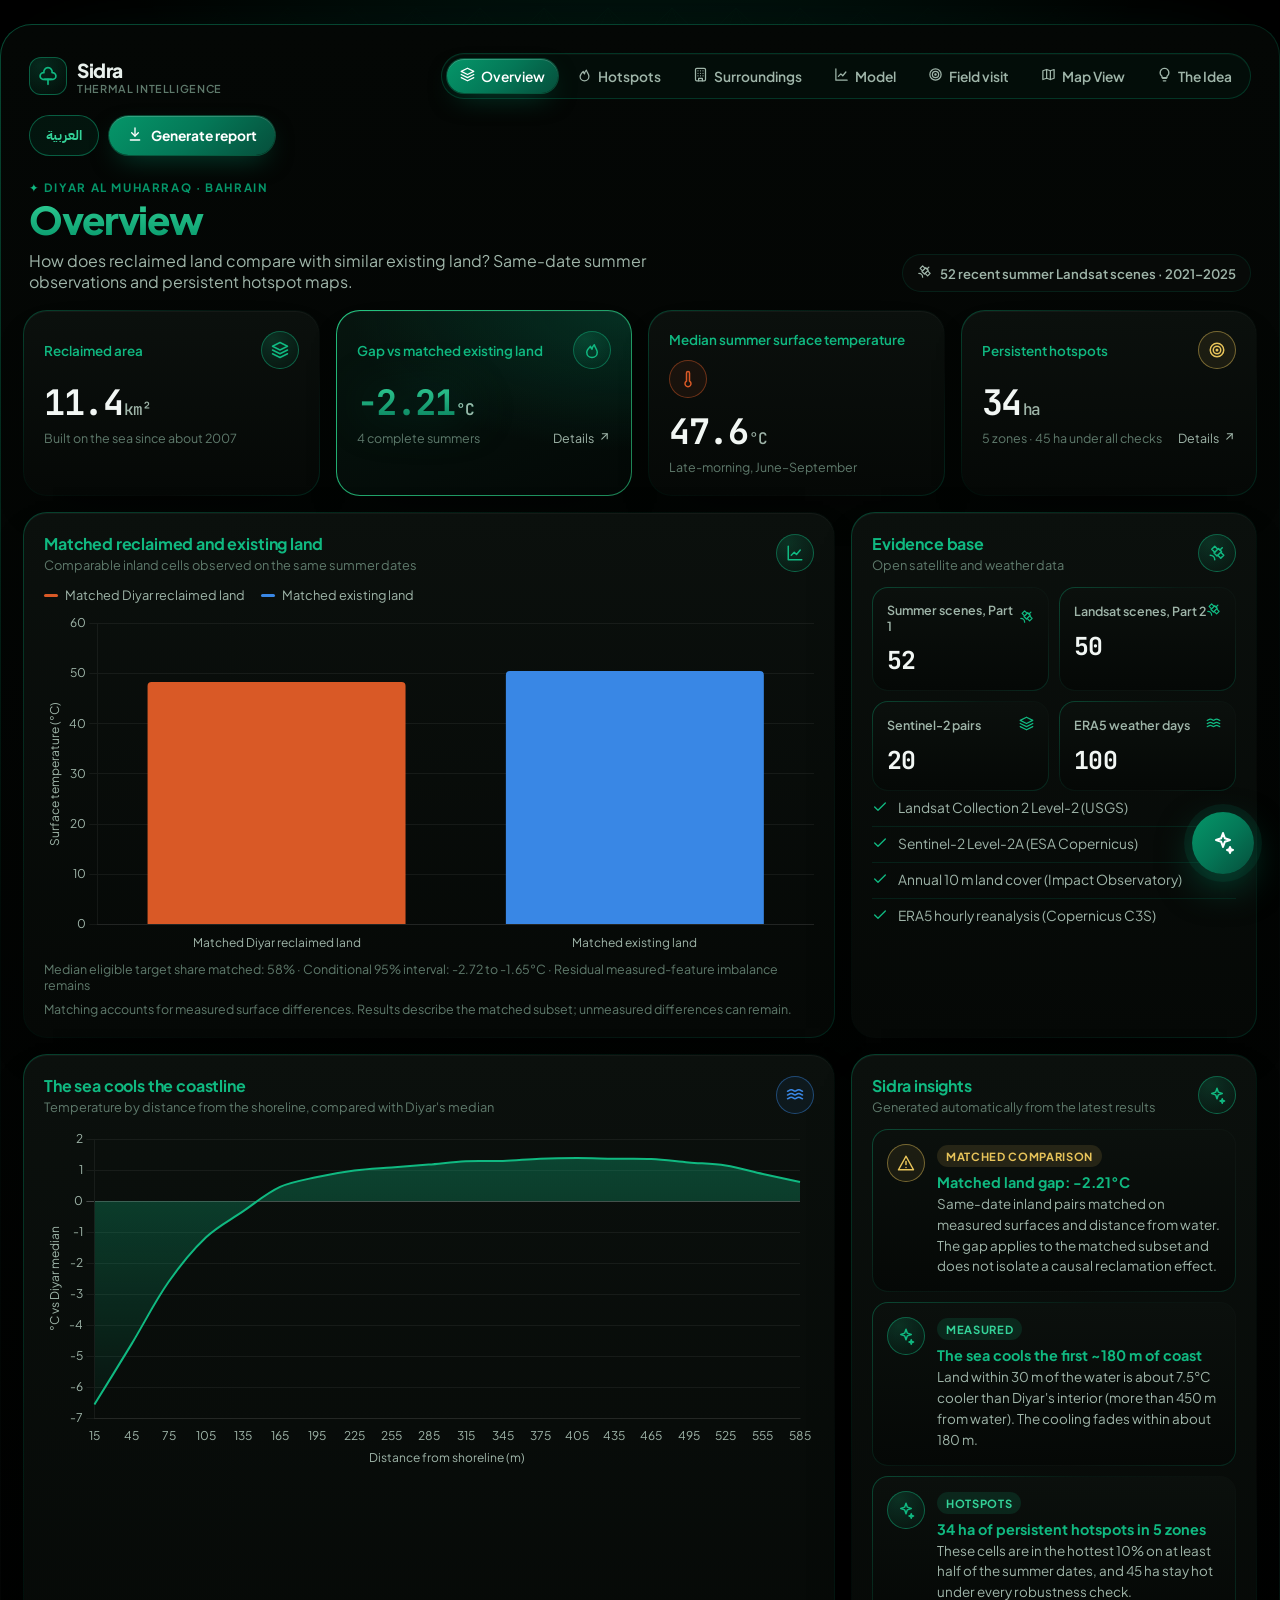
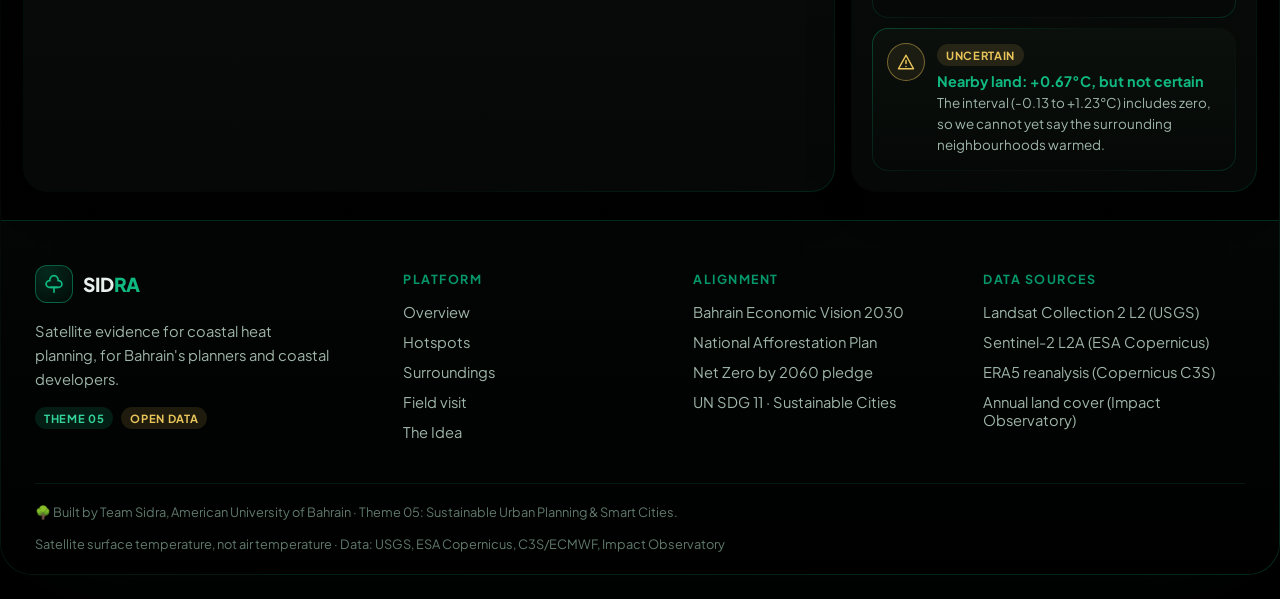
==== commit e2794ac8: "replace water-vs-land comparison with reclaimed-land-vs-normal-land in notebook 1" ====
--- a/index.html
+++ b/index.html
@@ -40,7 +40,7 @@
 <div>
 <div class="eyebrow" data-i18n="">Diyar Al Muharraq · Bahrain</div>
 <h1 data-i18n="">Overview</h1>
-<p data-i18n="">How has surface heat changed where Bahrain built new land on the sea? Three decades of summer satellite data.</p>
+<p data-i18n="">How does reclaimed land compare with similar existing land? Same-date summer observations and persistent hotspot maps.</p>
 </div>
 <span class="chip"><span data-icon="satellite" data-size="15"></span><span id="scene-chip"><span data-i18n="">--</span></span></span>
 </div>
@@ -51,7 +51,7 @@
 <div class="foot"><span id="k-area-note"><span data-i18n="">--</span></span></div>
 </div>
 <div class="card kpi hero-kpi">
-<div class="card-head" style="margin:0"><span class="label" data-i18n="">Heat change vs open sea</span><span class="icon-ring" data-icon="flame"></span></div>
+<div class="card-head" style="margin:0"><span class="label" data-i18n="">Gap vs matched existing land</span><span class="icon-ring" data-icon="flame"></span></div>
 <div class="value"><span id="k-change"><span data-i18n="">--</span></span><small data-i18n="">°C</small></div>
 <div class="foot"><span id="k-change-note"><span data-i18n="">--</span></span><a data-goto="hotspots" href="#"><span data-i18n="">Details</span> <span data-icon="arrow" data-size="13"></span></a></div>
 </div>
@@ -70,14 +70,15 @@
 <div class="card">
 <div class="card-head">
 <div>
-<div class="card-title" data-i18n="">Before and after reclamation</div>
-<div class="card-sub" data-i18n="">Summer surface temperature above open sea, at the same locations</div>
+<div class="card-title" data-i18n="">Matched reclaimed and existing land</div>
+<div class="card-sub" data-i18n="">Comparable inland cells observed on the same summer dates</div>
 </div>
 <span class="icon-ring" data-icon="chart"></span>
 </div>
 <div class="legend" id="ba-legend" style="margin-bottom:10px"></div>
-<div class="chart-box"><canvas aria-label="Before and after temperature chart" id="ba-chart"></canvas></div>
-<div class="tiny" data-i18n="" style="margin-top:8px">Sea-centering compares each date with open sea. It does not by itself prove what caused the change.</div>
+<div class="chart-box"><canvas aria-label="Matched land temperature chart" id="ba-chart"></canvas></div>
+<div class="tiny" id="matched-support" style="margin-top:8px"></div>
+<div class="tiny" data-i18n="" style="margin-top:8px">Matching accounts for measured surface differences. Results describe the matched subset; unmeasured differences can remain.</div>
 </div>
 <div class="card">
 <div class="card-head">
@@ -138,7 +139,7 @@
 </div>
 <div class="grid g-2 mt gallery">
 <div class="card"><div class="card-head"><div><div class="card-title" data-i18n="">Hotspots and persistence</div></div></div><img alt="Reclaimed-land hotspots and persistence" src="results/reclaimed_land_hotspots.png"/></div>
-<div class="card"><div class="card-head"><div><div class="card-title" data-i18n="">Before vs after reclamation</div></div></div><img alt="Surface temperature before and after reclamation" src="results/reclaimed_land_before_after.png"/></div>
+<div class="card"><div class="card-head"><div><div class="card-title" data-i18n="">Matched land comparison</div></div></div><img alt="Matched existing-land surface-temperature comparison" src="results/reclaimed_land_matched.png"/></div>
 </div>
 <div class="card mt gallery"><div class="card-head"><div><div class="card-title" data-i18n="">Reclamation history from satellite water index</div></div></div><img alt="Reclamation history" src="results/reclamation_history.png"/></div>
 </section>
@@ -256,9 +257,9 @@
 <div class="tooltip" id="tooltip"></div>
 <script src="assets/vendor/chart.umd.js"></script>
 <script src="assets/vendor/leaflet/leaflet.js"></script>
-<script src="assets/js/i18n.js"></script>
-<script src="assets/js/common.js"></script>
-<script src="assets/js/assistant.js"></script>
-<script src="assets/js/dashboard.js"></script>
+<script src="assets/js/i18n.js?v=matched-land-1"></script>
+<script src="assets/js/common.js?v=matched-land-1"></script>
+<script src="assets/js/assistant.js?v=matched-land-1"></script>
+<script src="assets/js/dashboard.js?v=matched-land-1"></script>
 </body>
 </html>
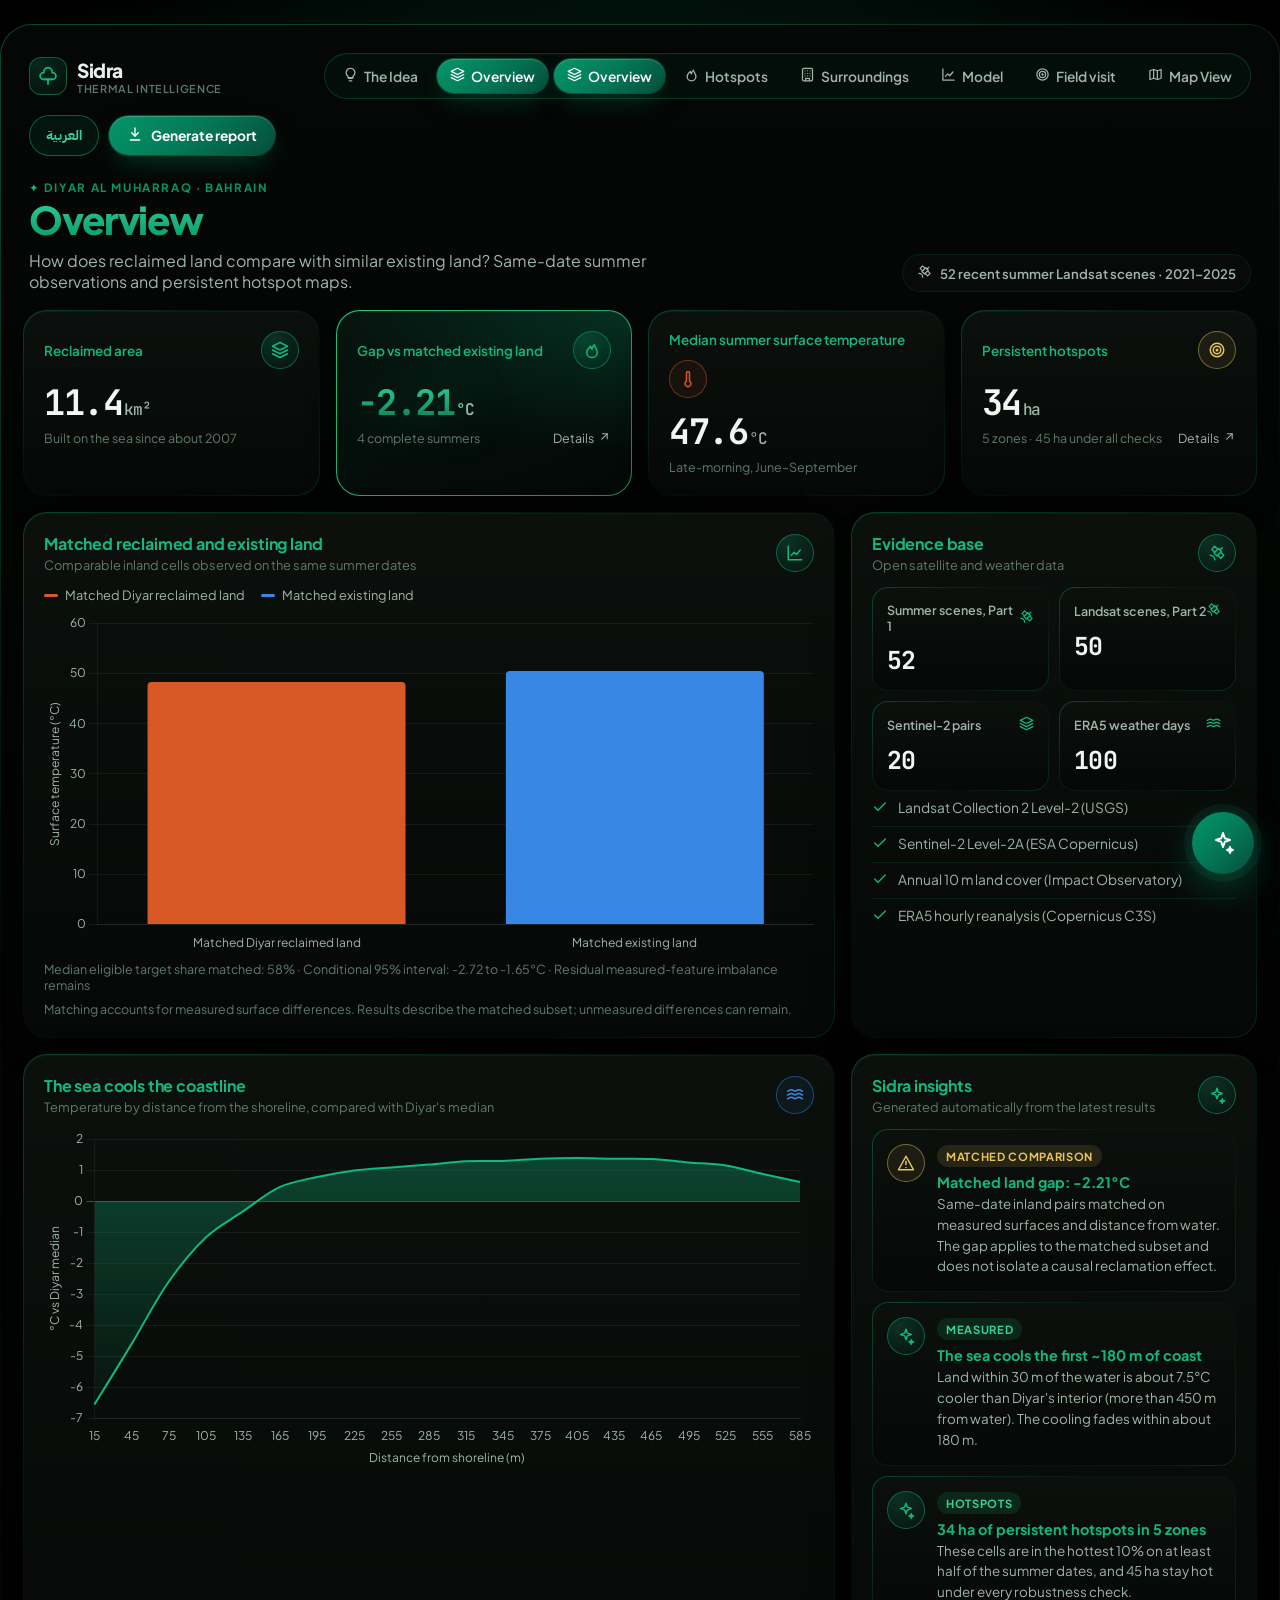
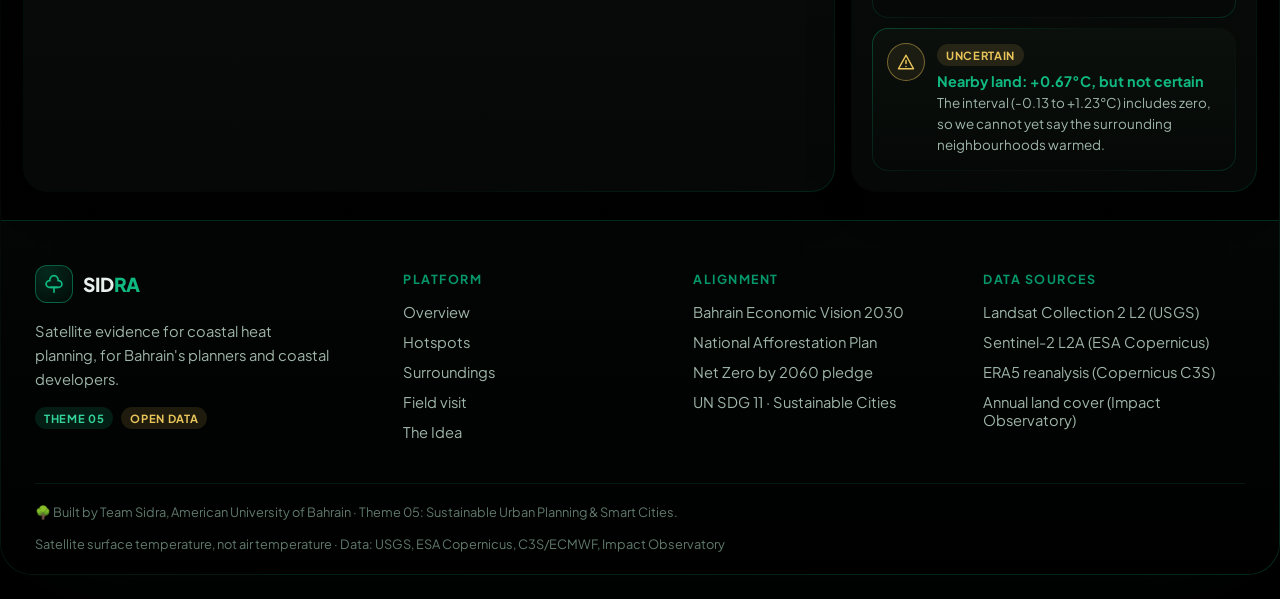
==== commit 26401513: "index.html" ====
--- a/index.html
+++ b/index.html
@@ -20,13 +20,14 @@
 <span data-i18n="">Sidra<small>Thermal intelligence</small></span>
 </a>
 <nav class="nav" id="nav">
-<button class="active" data-view="overview"><span data-icon="layers" data-size="15"></span><span data-i18n="">Overview</span></button>
+<a href="idea.html"><span data-icon="bulb" data-size="15"></span><span data-i18n="">The Idea</span></a> <button class="active" data-view="overview"><span data-icon="layers" data-size="15"></span><span data-i18n="">Overview</span>
+</button> <button class="active" data-view="overview"><span data-icon="layers" data-size="15"></span><span data-i18n="">Overview</span></button>
 <button data-view="hotspots"><span data-icon="flame" data-size="15"></span><span data-i18n="">Hotspots</span></button>
 <button data-view="surroundings"><span data-icon="building" data-size="15"></span><span data-i18n="">Surroundings</span></button>
 <button data-view="model"><span data-icon="chart" data-size="15"></span><span data-i18n="">Model</span></button>
 <button data-view="fieldvisit"><span data-icon="target" data-size="15"></span><span data-i18n="">Field visit</span></button>
 <button data-view="mapview"><span data-icon="map" data-size="15"></span><span data-i18n="">Map View</span></button>
-<a href="idea.html"><span data-icon="bulb" data-size="15"></span><span data-i18n="">The Idea</span></a>
+
 </nav>
 <div class="top-actions">
 <button aria-label="Switch language" class="lang-btn" id="lang-btn" type="button"><span data-i18n="">العربية</span></button>
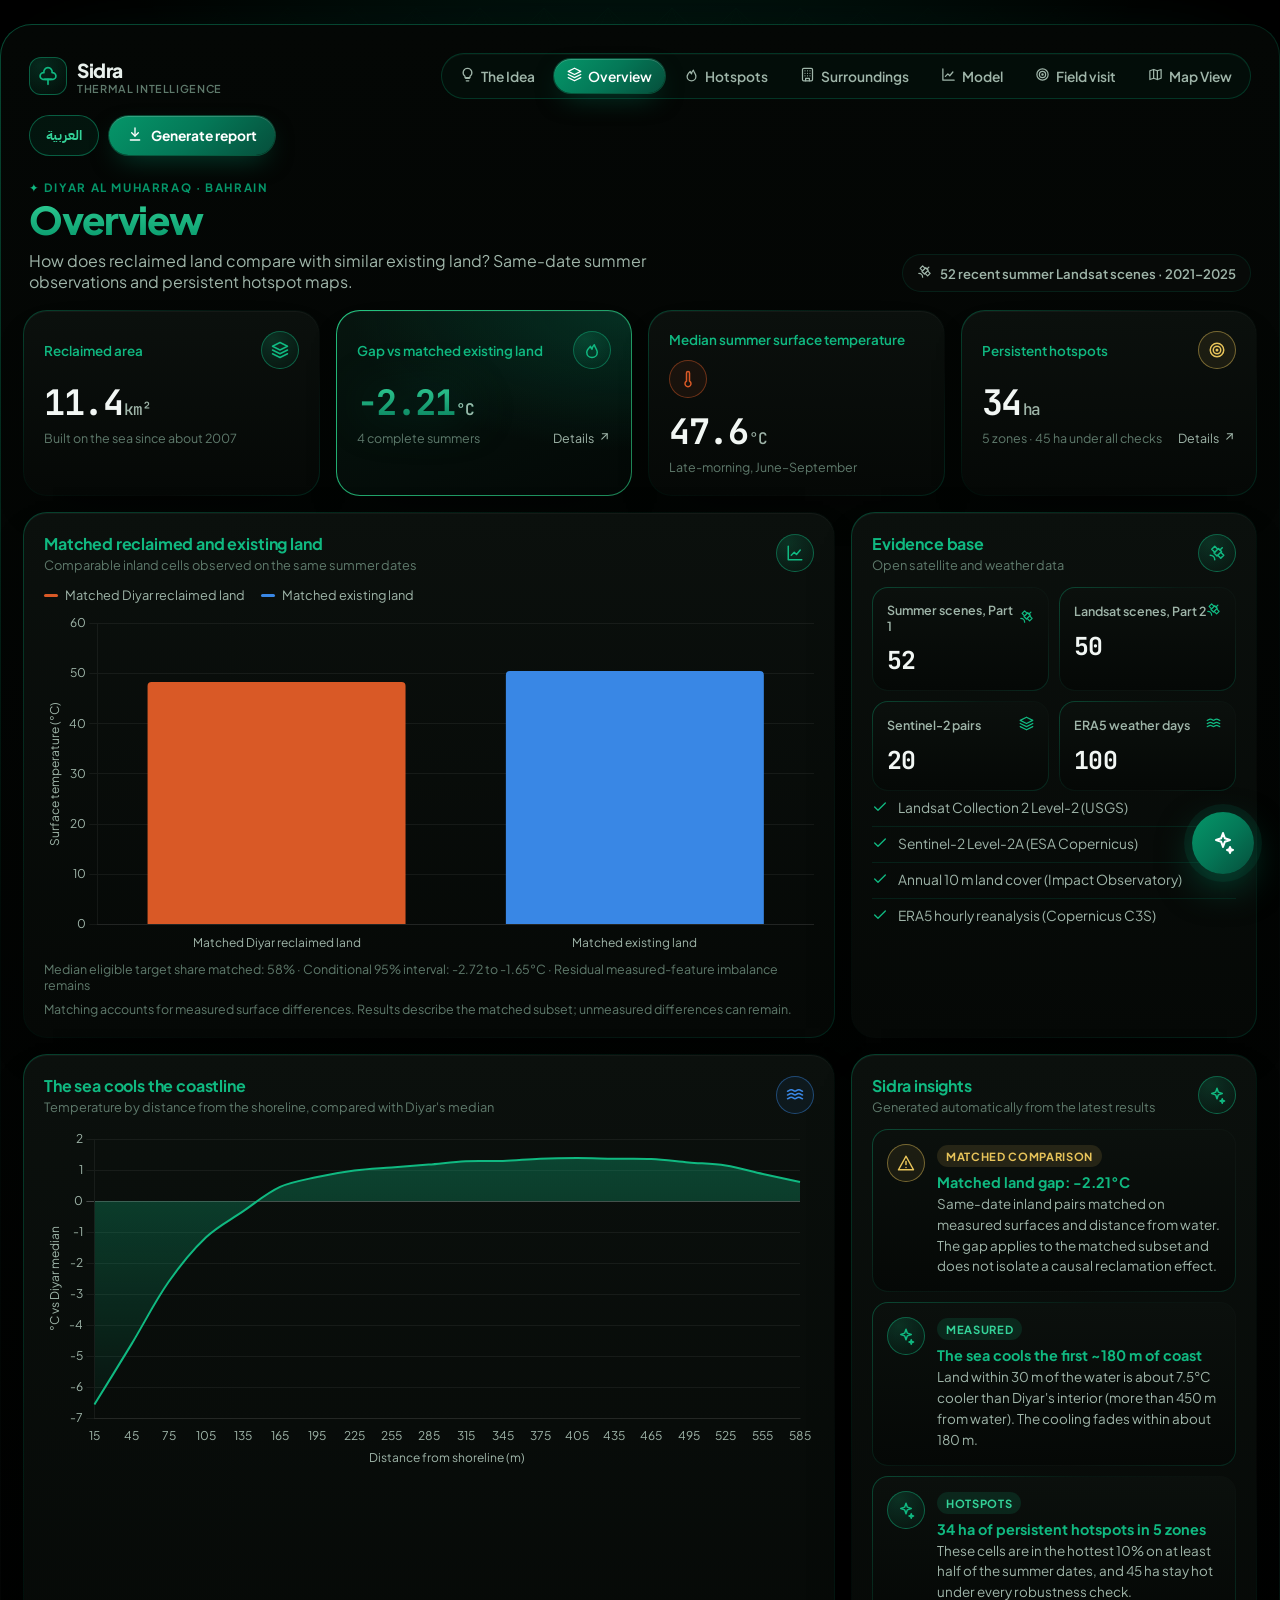
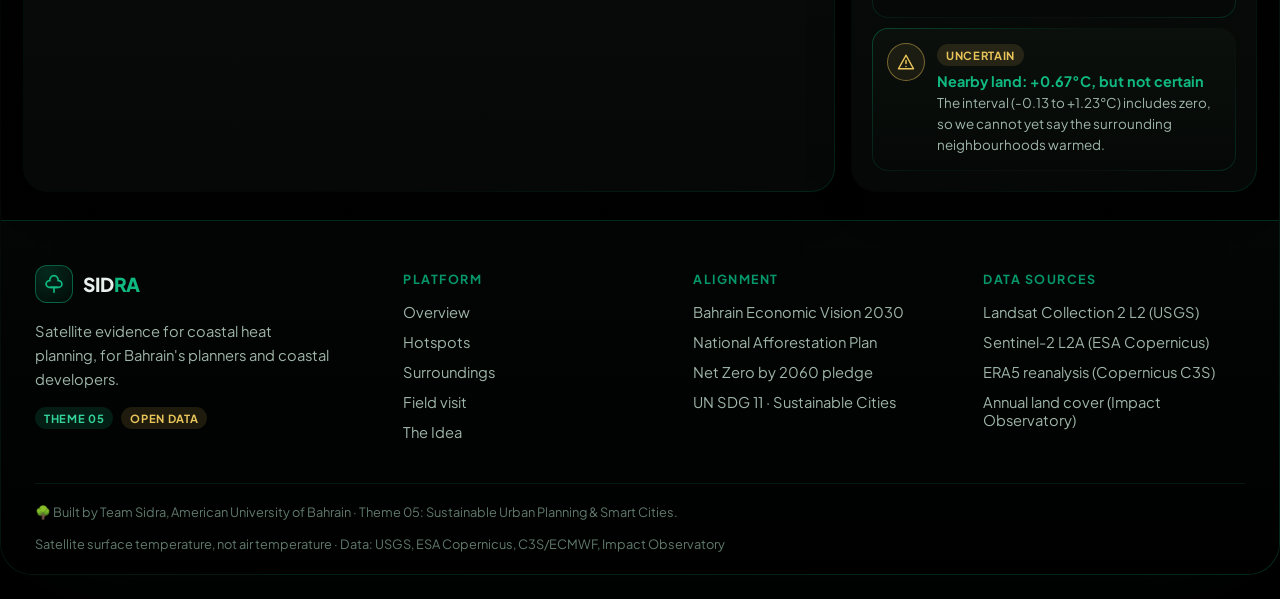
==== commit e024f0da: "index.html" ====
--- a/index.html
+++ b/index.html
@@ -20,8 +20,8 @@
 <span data-i18n="">Sidra<small>Thermal intelligence</small></span>
 </a>
 <nav class="nav" id="nav">
-<a href="idea.html"><span data-icon="bulb" data-size="15"></span><span data-i18n="">The Idea</span></a> <button class="active" data-view="overview"><span data-icon="layers" data-size="15"></span><span data-i18n="">Overview</span>
-</button> <button class="active" data-view="overview"><span data-icon="layers" data-size="15"></span><span data-i18n="">Overview</span></button>
+<a href="idea.html"><span data-icon="bulb" data-size="15"></span><span data-i18n="">The Idea</span></a>
+<button class="active" data-view="overview"><span data-icon="layers" data-size="15"></span><span data-i18n="">Overview</span></button>
 <button data-view="hotspots"><span data-icon="flame" data-size="15"></span><span data-i18n="">Hotspots</span></button>
 <button data-view="surroundings"><span data-icon="building" data-size="15"></span><span data-i18n="">Surroundings</span></button>
 <button data-view="model"><span data-icon="chart" data-size="15"></span><span data-i18n="">Model</span></button>
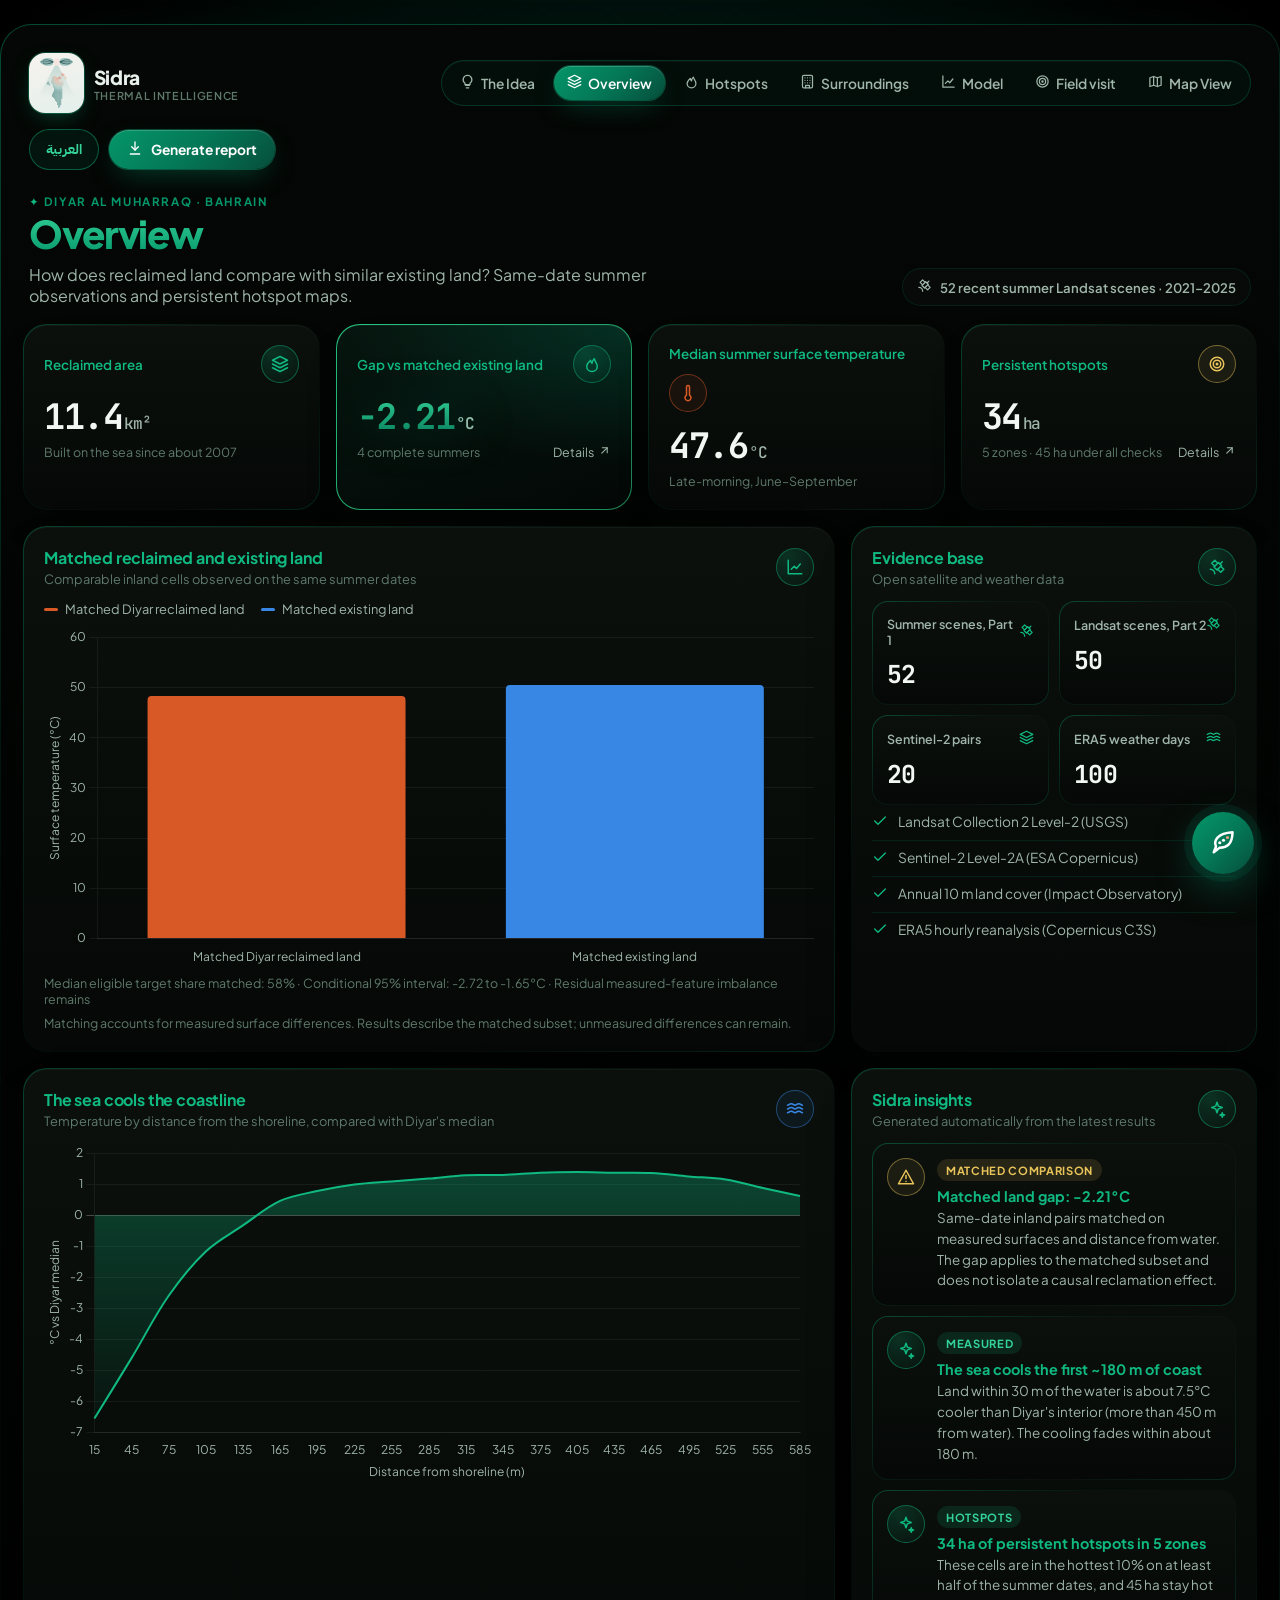
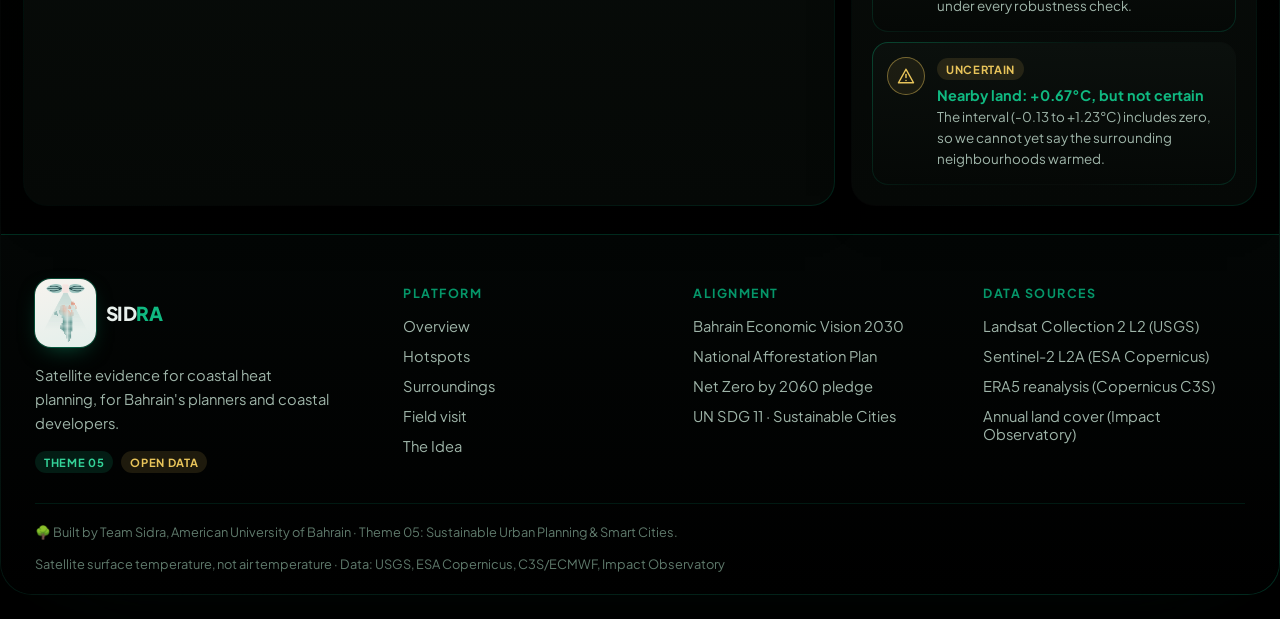
==== commit 2478c13e: "Add team logo and chat icon" ====
--- a/index.html
+++ b/index.html
@@ -6,7 +6,8 @@
 <meta content="width=device-width, initial-scale=1" name="viewport"/>
 <title>Sidra Dashboard</title>
 <meta content="Sidra: satellite evidence for coastal heat planning in Diyar Al Muharraq, Bahrain." name="description"/>
-<link href="data:image/svg+xml,&lt;svg xmlns='http://www.w3.org/2000/svg' viewBox='0 0 100 100'&gt;&lt;text y='.9em' font-size='90'&gt;🌳&lt;/text&gt;&lt;/svg&gt;" rel="icon"/>
+<link href="assets/img/favicon-32.png" rel="icon" type="image/png"/>
+<link href="assets/img/favicon-180.png" rel="apple-touch-icon"/>
 <link href="https://fonts.googleapis.com" rel="preconnect"/>
 <link href="https://fonts.googleapis.com/css2?family=Plus+Jakarta+Sans:wght@400;500;600;700;800&amp;family=JetBrains+Mono:wght@500;700&amp;family=Instrument+Serif:ital@0;1&amp;family=IBM+Plex+Sans+Arabic:wght@400;500;600;700&amp;family=Noto+Kufi+Arabic:wght@600;700;800&amp;display=swap" rel="stylesheet"/>
 <link href="assets/vendor/leaflet/leaflet.css" rel="stylesheet"/>
@@ -16,7 +17,7 @@
 <div class="app" id="app">
 <header class="topbar">
 <a class="brand" href="index.html">
-<span class="brand-mark" data-icon="tree" data-size="20"></span>
+<img alt="Sidra logo" class="brand-logo" src="assets/img/logo.png"/>
 <span data-i18n="">Sidra<small>Thermal intelligence</small></span>
 </a>
 <nav class="nav" id="nav">
--- a/assets/css/style.css
+++ b/assets/css/style.css
@@ -726,3 +726,9 @@
 .ci-dot { position: absolute; top: 50%; width: 12px; height: 12px; margin: -6px 0 0 -6px; border-radius: 50%; background: #E8F0EC; box-shadow: 0 0 0 3px rgba(16, 185, 129, 0.35); }
 .ci-zero { position: absolute; top: -4px; bottom: -4px; width: 2px; margin-left: -1px; background: rgba(255, 255, 255, 0.7); }
 [dir="rtl"] .ci-track { direction: ltr; }
+
+/* ---------- Team logo ---------- */
+.brand-logo { height: 60px; width: auto; display: block; flex: none; padding: 5px 9px; border-radius: 16px;
+  background: linear-gradient(160deg, #F7F3EE, #E3EFEB); box-shadow: 0 0 0 1px rgba(16, 185, 129, 0.35), 0 8px 24px -10px rgba(16, 185, 129, 0.55); }
+.fb-brand .brand-logo { height: 68px; }
+@media (max-width: 640px) { .brand-logo { height: 48px; padding: 4px 7px; border-radius: 13px; } }
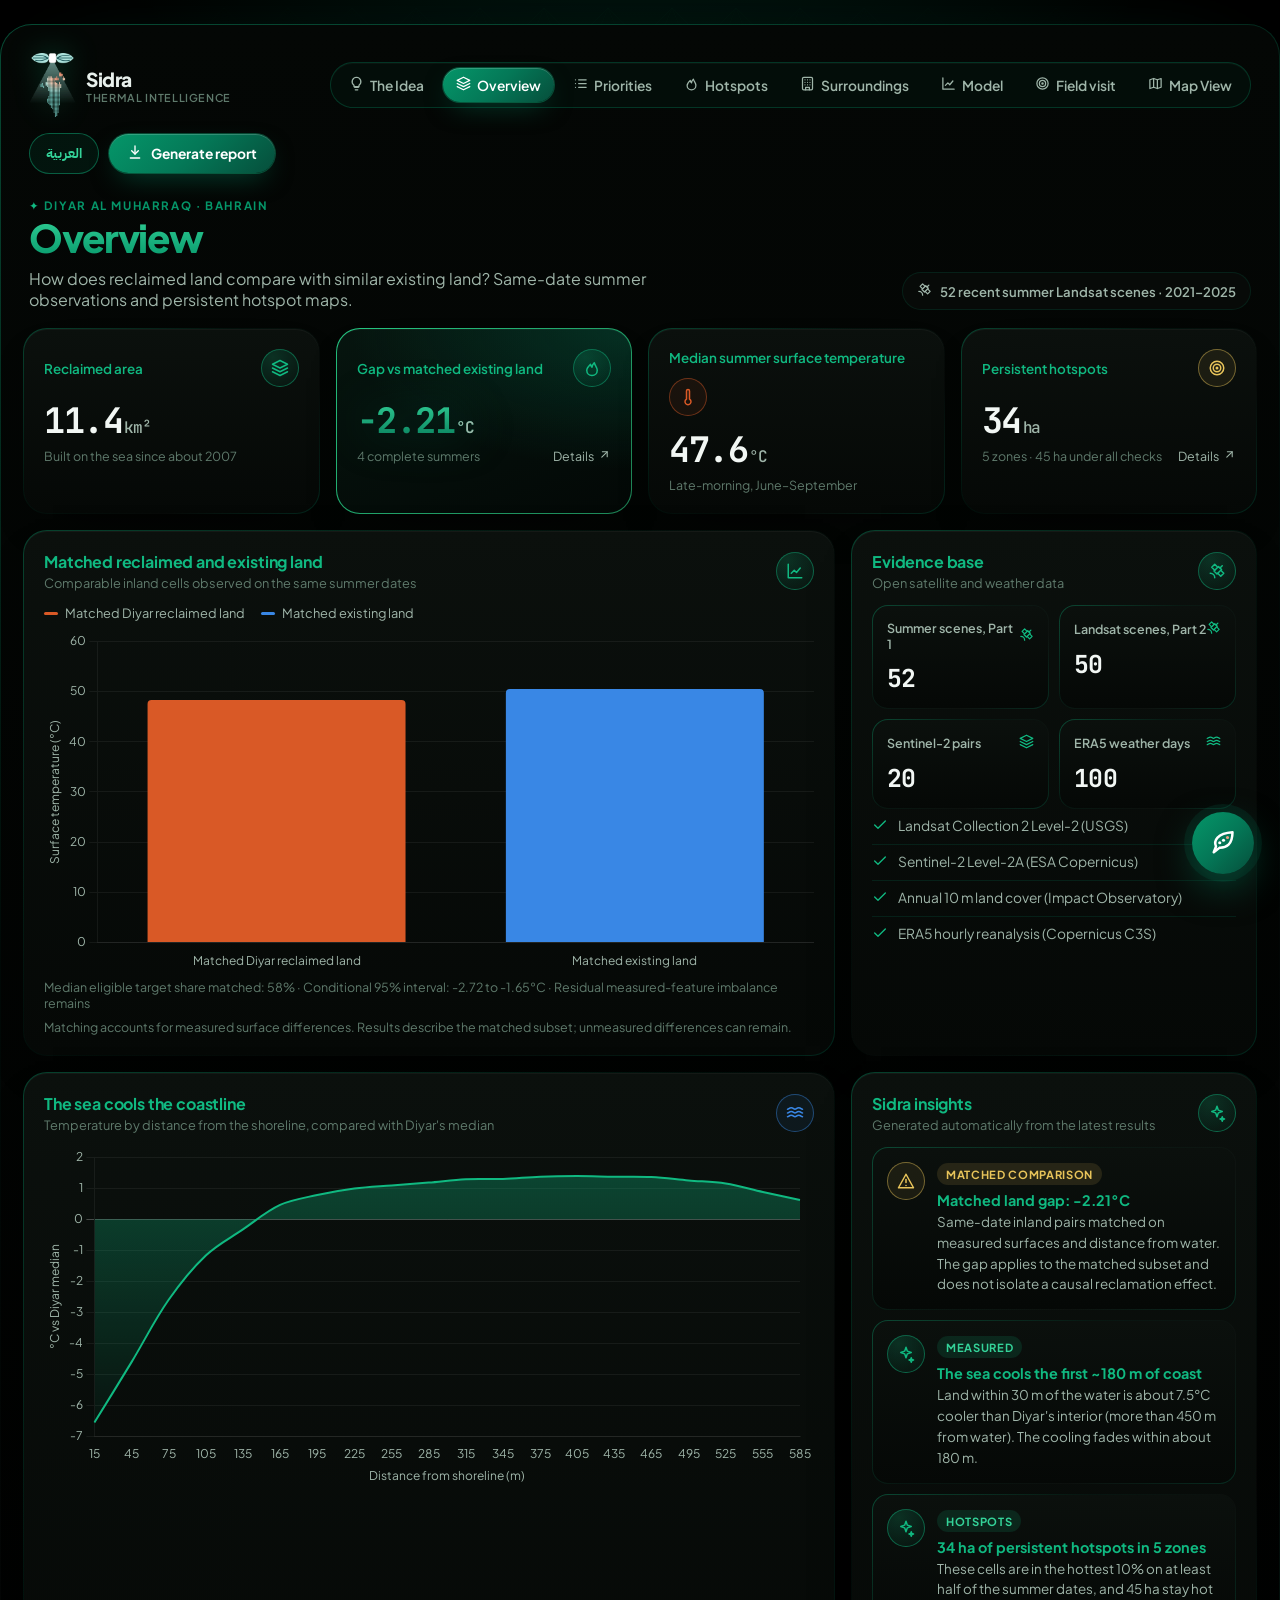
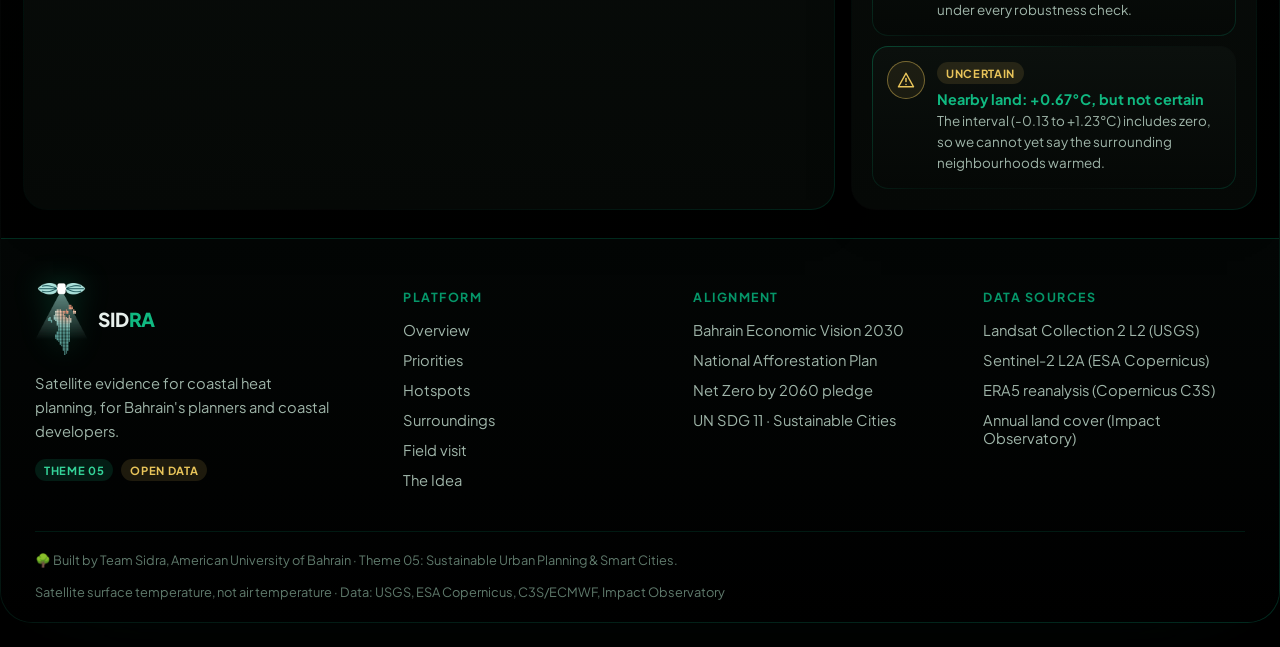
==== commit 95aae9e4: "Add Priorities decision-support tab" ====
--- a/index.html
+++ b/index.html
@@ -23,6 +23,7 @@
 <nav class="nav" id="nav">
 <a href="idea.html"><span data-icon="bulb" data-size="15"></span><span data-i18n="">The Idea</span></a>
 <button class="active" data-view="overview"><span data-icon="layers" data-size="15"></span><span data-i18n="">Overview</span></button>
+<button data-view="priorities"><span data-icon="list" data-size="15"></span><span data-i18n="">Priorities</span></button>
 <button data-view="hotspots"><span data-icon="flame" data-size="15"></span><span data-i18n="">Hotspots</span></button>
 <button data-view="surroundings"><span data-icon="building" data-size="15"></span><span data-i18n="">Surroundings</span></button>
 <button data-view="model"><span data-icon="chart" data-size="15"></span><span data-i18n="">Model</span></button>
@@ -111,6 +112,45 @@
 </div>
 </div>
 </section>
+<!-- ===================== Priorities ===================== -->
+<section class="view" id="view-priorities">
+<div class="page-head">
+<div>
+<div class="eyebrow" data-i18n="">Decision support</div>
+<h1 data-i18n="">Priorities</h1>
+<p data-i18n="">Which hotspot zones should planners investigate first? Zones are ranked by how often they are hot and how much hotter they are than the rest of Diyar.</p>
+</div>
+<span class="chip"><span data-icon="list" data-size="15"></span><span id="p-chip">--</span></span>
+</div>
+<div class="grid g-4" id="p-findings"></div>
+<div class="grid g-main mt">
+<div class="card">
+<div class="card-head"><div><div class="card-title" data-i18n="">Hotspot zones on the map</div><div class="card-sub" data-i18n="">Numbers show the priority rank. Click a zone to see its details.</div></div><span class="icon-ring" data-icon="map"></span></div>
+<div class="p-map" id="p-map"></div>
+<div class="tiny mt" id="p-map-note"></div>
+</div>
+<div class="card" id="p-detail"></div>
+</div>
+<div class="card mt">
+<div class="card-head p-head">
+<div><div class="card-title" data-i18n="">Priority ranking</div><div class="card-sub" id="p-method"></div></div>
+<div class="p-tools">
+<div class="seg" id="p-sort"><button class="on" data-i18n="" data-sort="priority">Priority</button><button data-i18n="" data-sort="persistence">Persistence</button><button data-i18n="" data-sort="excess">Temperature</button><button data-i18n="" data-sort="area">Area</button></div>
+<button class="btn-ghost p-csv" id="p-csv" type="button"><span data-icon="download" data-size="15"></span><span data-i18n="">Download CSV</span></button>
+</div>
+</div>
+<div class="table-wrap"><table class="data-table p-table" id="p-table"></table></div>
+</div>
+<div class="card mt">
+<div class="card-head"><div><div class="card-title" data-i18n="">How a planner would use this</div><div class="card-sub" data-i18n="">Example: preparing next season's site inspections in Diyar</div></div><span class="icon-ring" data-icon="users"></span></div>
+<ol class="steps">
+<li><b data-i18n="">Pick the top zones</b><span data-i18n="">Sort by priority, check the stability badge, and choose two or three zones to visit first.</span></li>
+<li><b data-i18n="">Inspect on site</b><span data-i18n="">Follow each zone's recommended next steps: surface materials, shade and vegetation, and spot temperature measurements.</span></li>
+<li><b data-i18n="">Decide and record</b><span data-i18n="">Use the findings to choose where shade, trees or cooler materials are worth testing, and record results so the next satellite update can track the zone.</span></li>
+</ol>
+</div>
+<div class="callout warn mt" data-i18n="">This is a screening tool. Rankings use late-morning satellite surface temperature, not air temperature, and they show where to look first, not what caused the heat or how much cooling an action would bring.</div>
+</section>
 <!-- ===================== Hotspots ===================== -->
 <section class="view" id="view-hotspots">
 <div class="page-head">
--- a/assets/css/style.css
+++ b/assets/css/style.css
@@ -728,7 +728,41 @@
 [dir="rtl"] .ci-track { direction: ltr; }
 
 /* ---------- Team logo ---------- */
-.brand-logo { height: 60px; width: auto; display: block; flex: none; padding: 5px 9px; border-radius: 16px;
-  background: linear-gradient(160deg, #F7F3EE, #E3EFEB); box-shadow: 0 0 0 1px rgba(16, 185, 129, 0.35), 0 8px 24px -10px rgba(16, 185, 129, 0.55); }
-.fb-brand .brand-logo { height: 68px; }
-@media (max-width: 640px) { .brand-logo { height: 48px; padding: 4px 7px; border-radius: 13px; } }
+.brand-logo { height: 64px; width: auto; display: block; flex: none;
+  filter: brightness(1.15) saturate(1.2) drop-shadow(0 0 14px rgba(16, 185, 129, 0.35)); }
+.fb-brand .brand-logo { height: 72px; }
+@media (max-width: 640px) { .brand-logo { height: 50px; } }
+
+/* ---------- Team photos, Diyar pixel map, sidr tree ---------- */
+.avatar.photo { width: 112px; height: 112px; object-fit: cover; object-position: center top; display: block; padding: 0;
+  border: 2px solid rgba(16, 185, 129, 0.55); background: #06150F; box-shadow: 0 0 0 5px rgba(16, 185, 129, 0.10), 0 14px 34px -14px rgba(16, 185, 129, 0.7); }
+.member .avatar:not(.photo) { width: 112px; height: 112px; font-size: 1.6rem; }
+.sidr-tree { width: min(220px, 70%); height: auto; display: block; margin: 0 auto 10px; image-rendering: auto;
+  filter: drop-shadow(0 10px 26px rgba(16, 185, 129, 0.35)); }
+
+/* ---------- Diyar pixel scan (canvas) ---------- */
+.scan-canvas { width: 100%; height: auto; display: block; border-radius: 18px; cursor: pointer;
+  background: radial-gradient(circle at 50% 40%, rgba(16, 185, 129, 0.08), transparent 70%), #0B0F0D; }
+
+/* ---------- Priorities (decision support) ---------- */
+.p-map { height: 420px; border-radius: 16px; overflow: hidden; background: #06110D; }
+.finding .foot span { font-size: 0.78rem; line-height: 1.45; color: var(--ink-2); }
+.p-head { flex-wrap: wrap; gap: 12px; }
+.p-tools { display: flex; gap: 10px; align-items: center; flex-wrap: wrap; }
+.p-csv { display: inline-flex; align-items: center; gap: 7px; padding: 8px 14px; font-size: 0.82rem; }
+.p-table tbody tr { cursor: pointer; }
+.p-table tbody tr.sel { background: rgba(224, 122, 95, 0.12); box-shadow: inset 3px 0 0 #E07A5F; }
+.rank-badge { display: inline-grid; place-items: center; width: 28px; height: 28px; border-radius: 50%; font-weight: 800; color: #fff;
+  background: linear-gradient(135deg, #E8A08A, #C9583E); box-shadow: 0 0 0 3px rgba(224, 122, 95, 0.18); }
+.mini-bar { display: inline-block; vertical-align: middle; width: 64px; height: 7px; border-radius: 4px; background: rgba(255, 255, 255, 0.07); margin-right: 6px; overflow: hidden; }
+.mini-bar i { display: block; height: 100%; border-radius: 4px; }
+.mini-bar.hot i { background: linear-gradient(90deg, #E8A08A, #E07A5F); }
+.mini-bar.pers i { background: linear-gradient(90deg, #10B981, #34D399); }
+.mini-bar.area i { background: linear-gradient(90deg, #3987E5, #7FB2F0); }
+.stab { display: inline-block; padding: 3px 10px; border-radius: 999px; font-size: 0.74rem; font-weight: 700; white-space: nowrap; }
+.stab.ok { color: #34D399; background: rgba(16, 185, 129, 0.14); border: 1px solid rgba(16, 185, 129, 0.4); }
+.stab.mid { color: #E8C45A; background: rgba(232, 196, 90, 0.12); border: 1px solid rgba(232, 196, 90, 0.35); }
+.stab.low { color: #F2A285; background: rgba(224, 122, 95, 0.12); border: 1px solid rgba(224, 122, 95, 0.35); }
+.rank-pin span { display: grid; place-items: center; width: 26px; height: 26px; border-radius: 50%; font: 800 13px/1 var(--font); color: #fff;
+  background: #C9583E; border: 2px solid #FDE7DD; box-shadow: 0 4px 12px rgba(0, 0, 0, 0.5); }
+@media (max-width: 680px) { .p-map { height: 320px; } .mini-bar { width: 40px; } }
